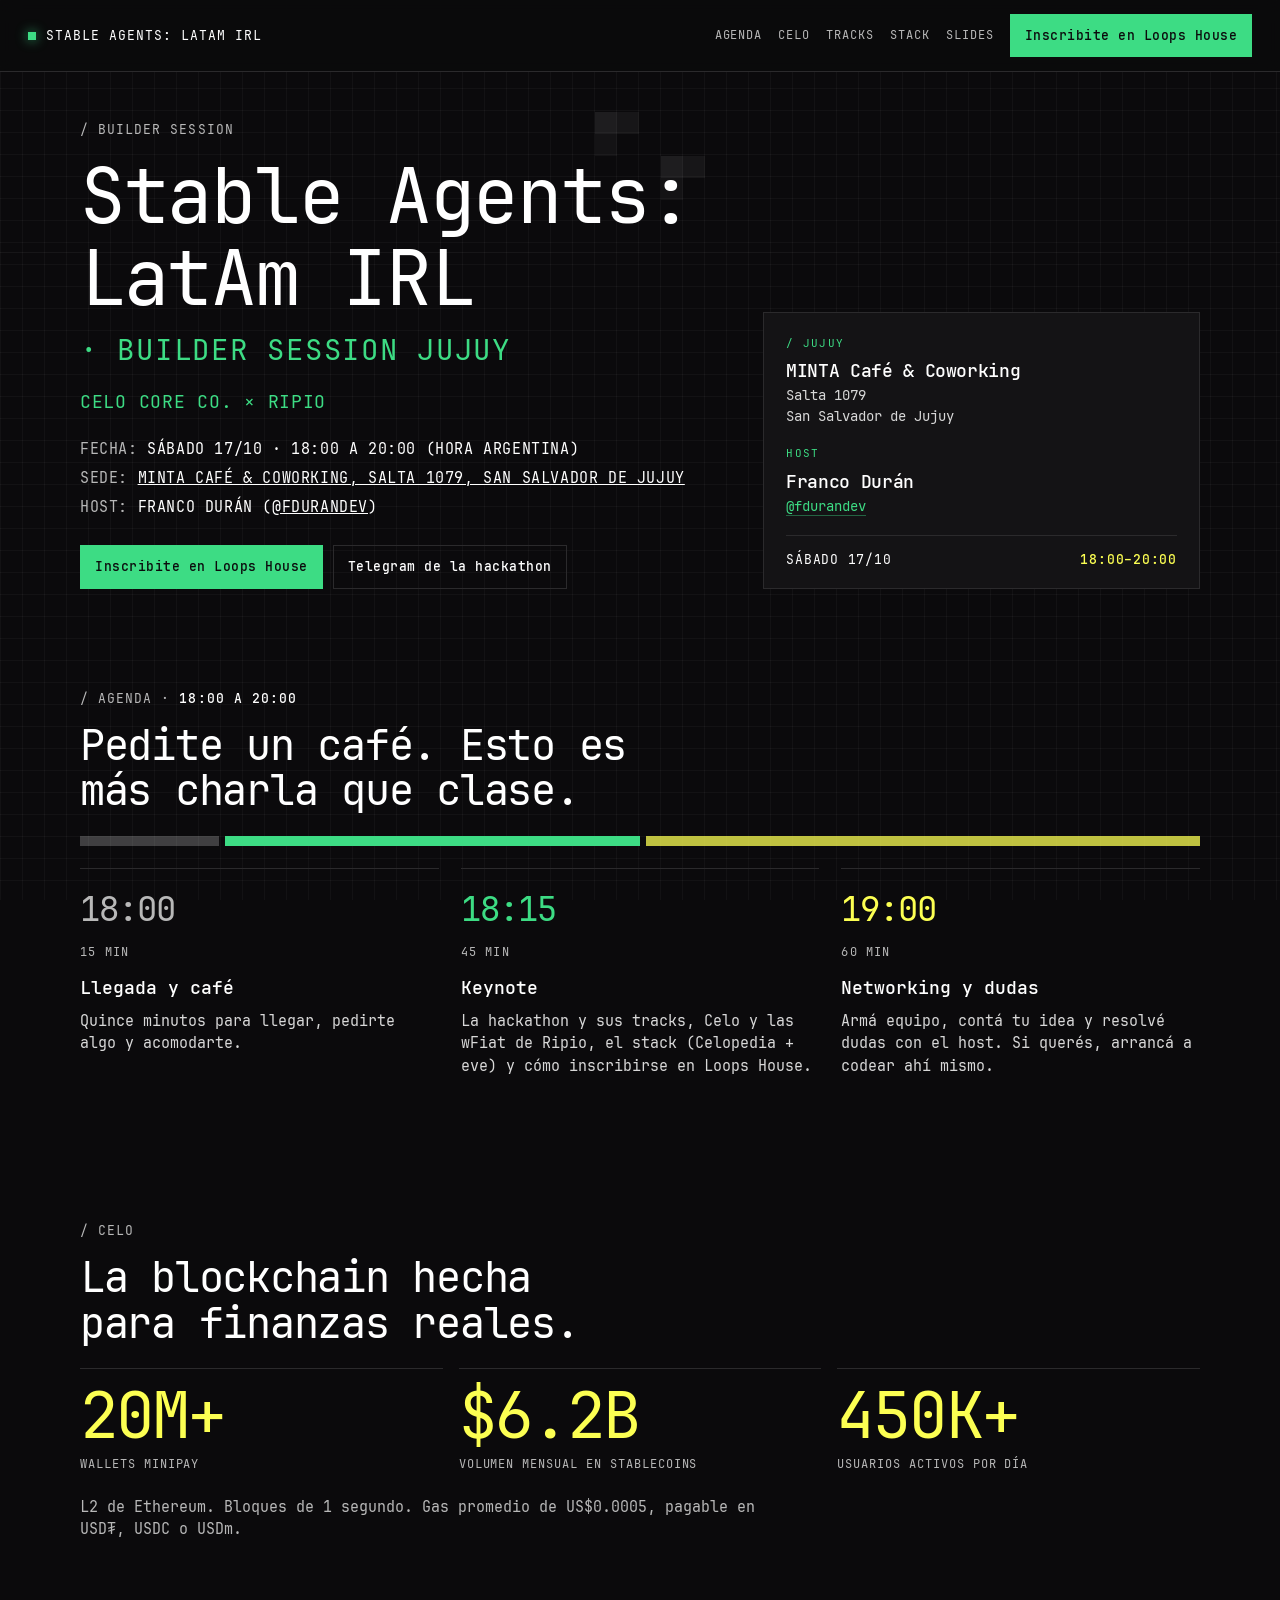
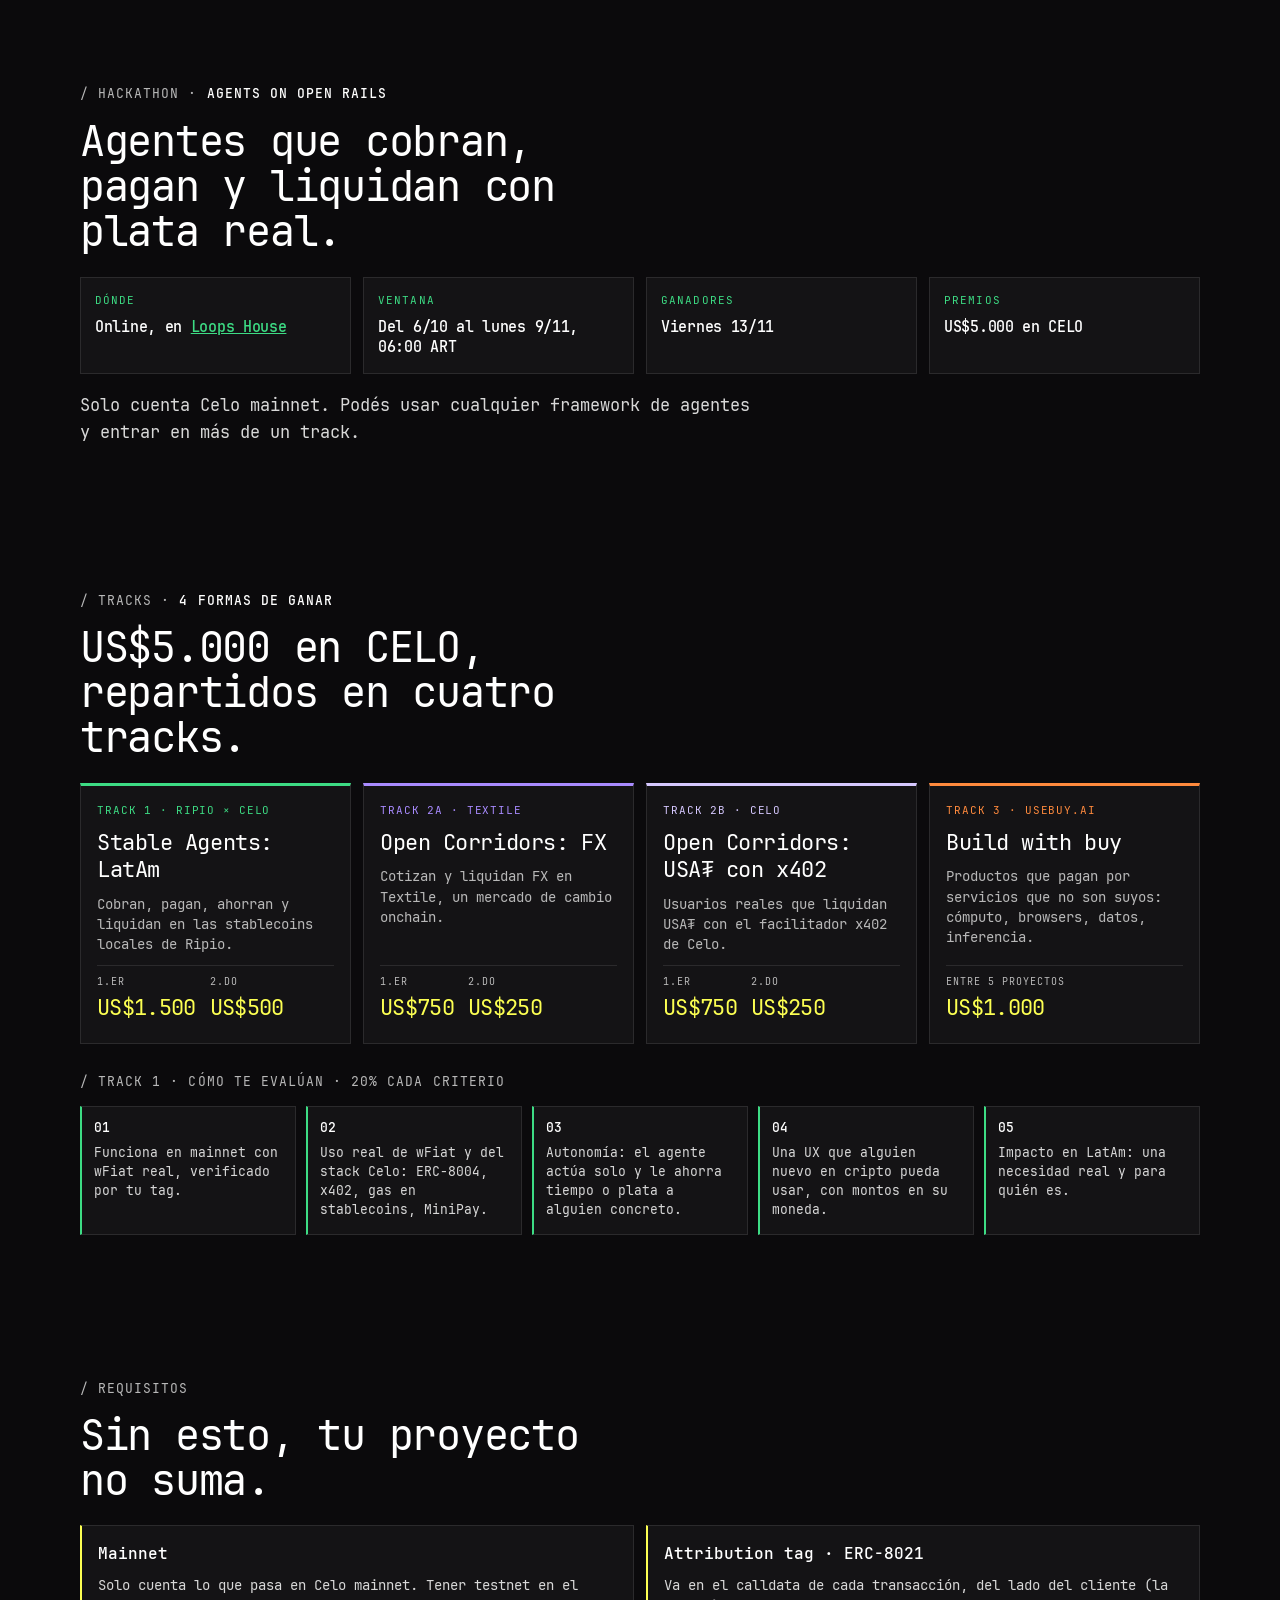
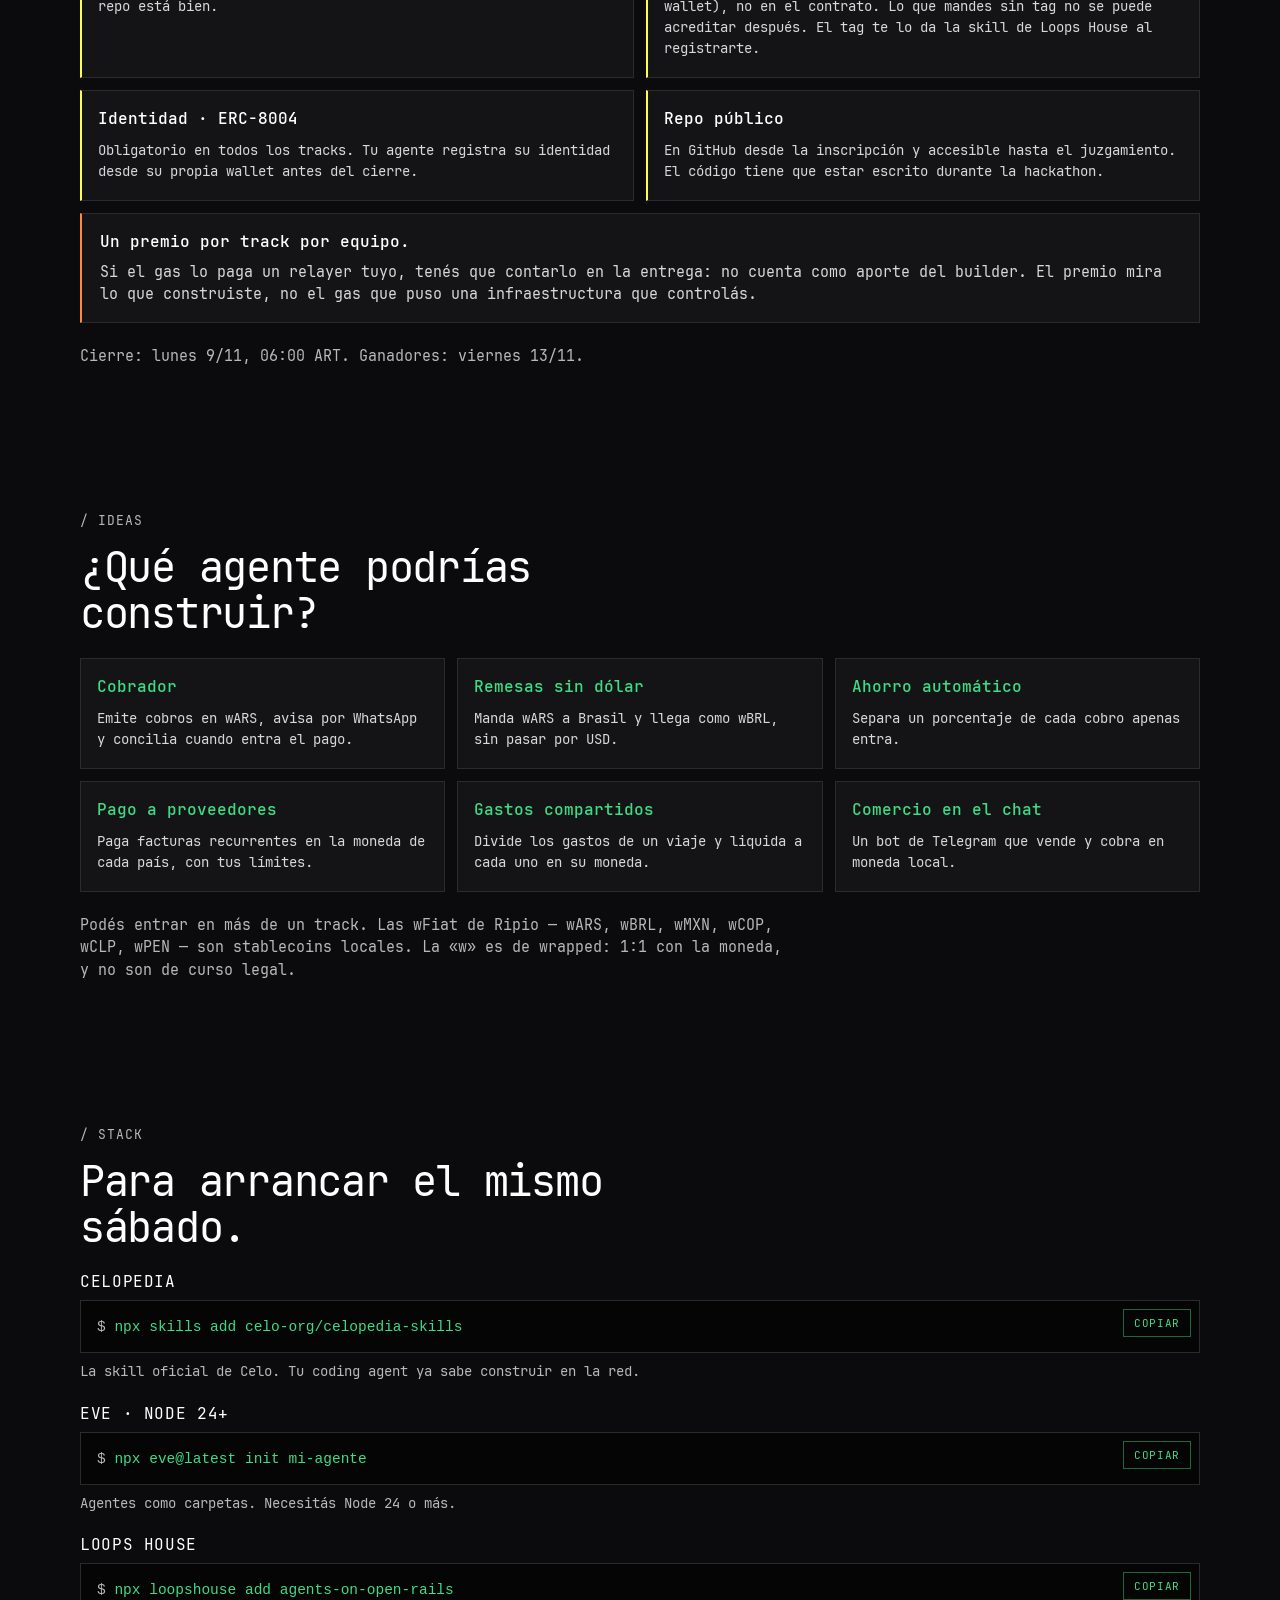
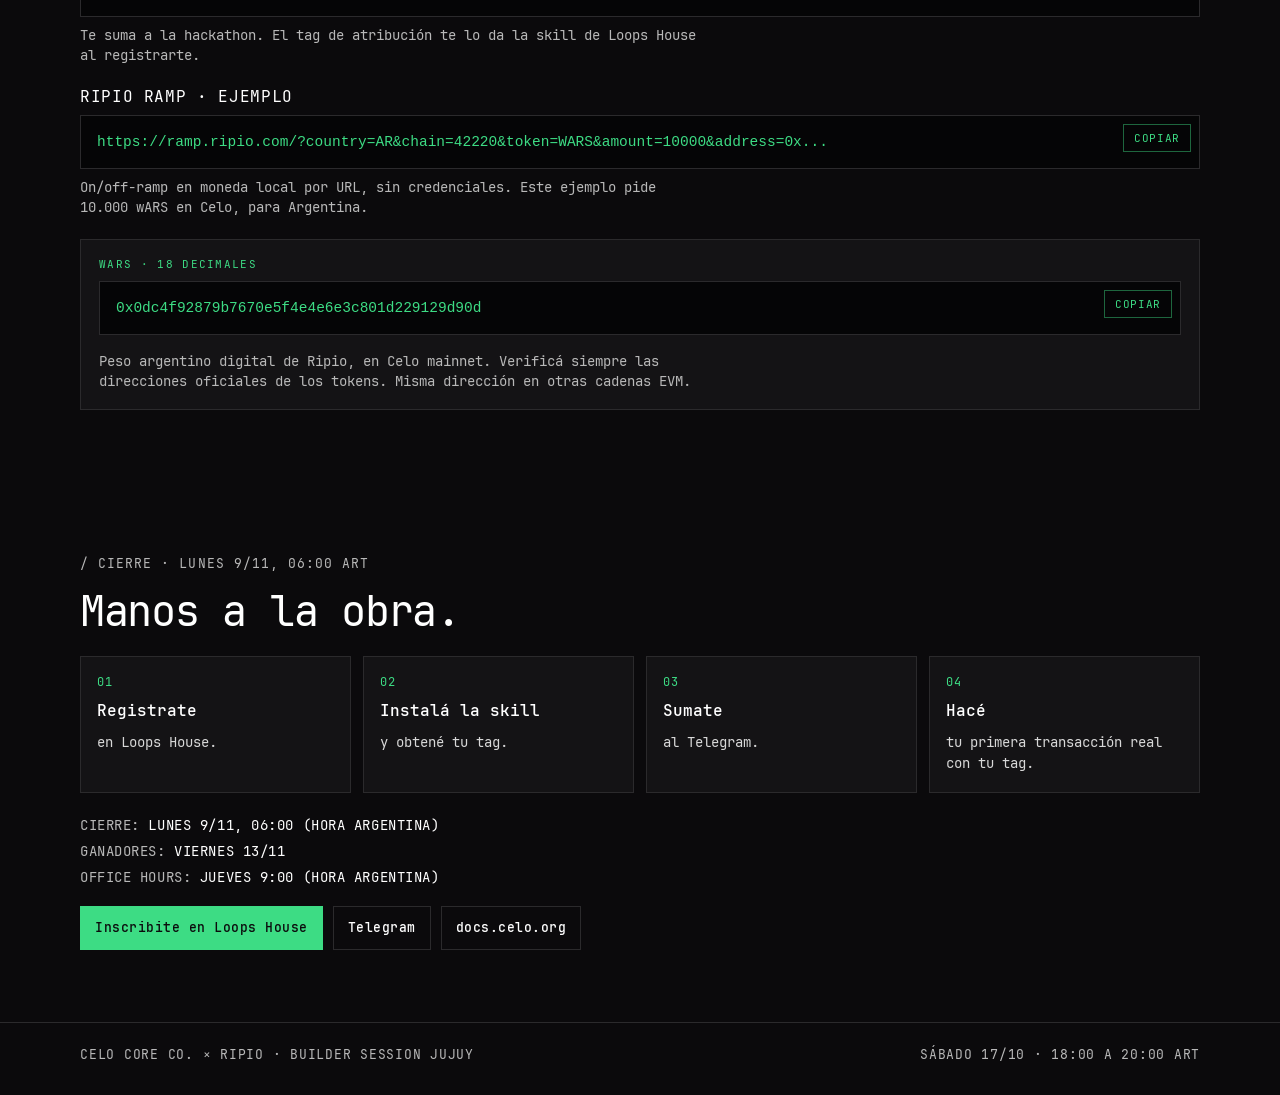
==== landing.html @ 2b5465ef "Publicar el deck en la raíz de Pages; la landing pasa a landing.html Co-Authored-By: Claude Opus 5.5" ====
<!DOCTYPE html>
<html lang="es">
<head>
  <meta charset="utf-8">
  <meta name="viewport" content="width=device-width, initial-scale=1">
  <title>Builder Session Jujuy · Stable Agents: LatAm IRL</title>
  <meta name="description" content="Builder Session Jujuy de la hackathon Agents on Open Rails. Sábado 17/10, 18:00 a 20:00 (hora argentina), en MINTA Café &amp; Coworking. Celo Core Co. × Ripio.">
  <meta name="theme-color" content="#0B0A0C">
  <meta name="color-scheme" content="dark">
  <link rel="icon" href="data:image/svg+xml,%3Csvg xmlns='http://www.w3.org/2000/svg' viewBox='0 0 32 32'%3E%3Crect fill='%230B0A0C' width='32' height='32'/%3E%3Crect fill='%233DDC84' x='8' y='8' width='10' height='10'/%3E%3C/svg%3E">
  <link rel="preload" href="fonts/JetBrainsMono-Regular.woff2" as="font" type="font/woff2" crossorigin>
  <style>
    @font-face {
      font-family: "JetBrains Mono";
      src: url("fonts/JetBrainsMono-Regular.woff2") format("woff2");
      font-weight: 400;
      font-style: normal;
      font-display: swap;
    }
    @font-face {
      font-family: "JetBrains Mono";
      src: url("fonts/JetBrainsMono-SemiBold.woff2") format("woff2");
      font-weight: 600;
      font-style: normal;
      font-display: swap;
    }

    :root {
      --bg: #0B0A0C;
      --card: #141315;
      --line: #2B2A2C;
      --text: #ffffff;
      --muted: #B8B8B8;
      --soft: #D8D8D8;
      --green: #3DDC84;
      --purple: #A98BFF;
      --lilac: #D6C8FF;
      --orange: #FF8A3D;
      --yellow: #FCFF52;
      --code: #050506;
      --mono: "JetBrains Mono", ui-monospace, Menlo, monospace;
    }

    *, *::before, *::after { box-sizing: border-box; }
    html { scroll-behavior: smooth; }
    body {
      margin: 0;
      background: var(--bg);
      color: var(--text);
      font-family: var(--mono);
      font-weight: 400;
      font-size: 16px;
      line-height: 1.55;
    }
    img { max-width: 100%; }
    a { color: var(--green); }
    :focus-visible { outline: 2px solid var(--green); outline-offset: 3px; }
    .sr {
      position: absolute;
      width: 1px;
      height: 1px;
      padding: 0;
      margin: -1px;
      overflow: hidden;
      clip: rect(0, 0, 0, 0);
      white-space: nowrap;
      border: 0;
    }

    .grid {
      position: fixed;
      inset: 0;
      z-index: 0;
      pointer-events: none;
      background-image:
        linear-gradient(rgba(255, 255, 255, 0.035) 1px, transparent 1px),
        linear-gradient(90deg, rgba(255, 255, 255, 0.035) 1px, transparent 1px);
      background-size: 22px 22px;
    }
    .grid::after {
      content: "";
      position: absolute;
      inset: 0;
      background: linear-gradient(
        180deg,
        transparent 0 28%,
        rgba(255, 255, 255, 0.05) 28% calc(28% + 1px),
        transparent 0
      );
    }

    header, main, footer { position: relative; z-index: 1; }

    .top {
      position: sticky;
      top: 0;
      z-index: 5;
      display: flex;
      align-items: center;
      justify-content: space-between;
      gap: 12px 18px;
      flex-wrap: wrap;
      padding: 14px clamp(16px, 4vw, 28px);
      background: rgba(11, 10, 12, 0.9);
      border-bottom: 1px solid var(--line);
      backdrop-filter: blur(10px);
    }
    .brand {
      display: flex;
      align-items: center;
      gap: 10px;
      color: var(--text);
      text-decoration: none;
      font-size: 12.5px;
      letter-spacing: 0.08em;
      text-transform: uppercase;
    }
    .dot {
      width: 8px;
      height: 8px;
      background: var(--green);
      box-shadow: 0 0 12px rgba(61, 220, 132, 0.8);
      flex: none;
    }
    .nav {
      display: flex;
      align-items: center;
      gap: 8px 16px;
      flex-wrap: wrap;
    }
    .nav a:not(.cta) {
      color: var(--muted);
      text-decoration: none;
      font-size: 12px;
      letter-spacing: 0.08em;
      text-transform: uppercase;
    }
    .nav a:not(.cta):hover { color: var(--text); }

    .cta {
      display: inline-block;
      background: var(--green);
      color: var(--bg);
      text-decoration: none;
      font-weight: 600;
      font-size: 12.5px;
      letter-spacing: 0.04em;
      padding: 11px 14px;
      border: 1px solid var(--green);
    }
    .cta:hover { background: var(--text); border-color: var(--text); color: var(--bg); }
    .cta.ghost {
      background: transparent;
      color: var(--text);
      border-color: var(--line);
    }
    .cta.ghost:hover { border-color: var(--green); color: var(--green); background: transparent; }

    .wrap {
      width: min(1120px, calc(100% - 32px));
      margin: 0 auto;
    }
    section { padding: 72px 0; scroll-margin-top: 84px; }
    .label {
      margin: 0 0 14px;
      font-size: 13px;
      letter-spacing: 0.08em;
      text-transform: uppercase;
      color: var(--muted);
    }
    .label strong { color: var(--text); font-weight: 600; }
    h1, h2, h3 { font-weight: 400; letter-spacing: -0.03em; line-height: 1.08; }
    h1 {
      margin: 0 0 18px;
      font-size: clamp(36px, 6.2vw, 76px);
    }
    h2 {
      margin: 0 0 22px;
      font-size: clamp(26px, 3.4vw, 42px);
      max-width: 22ch;
    }
    h3 { margin: 0; font-size: clamp(18px, 2vw, 22px); letter-spacing: -0.02em; line-height: 1.25; }
    .lead, .prose {
      margin: 0;
      color: var(--soft);
      font-size: clamp(14px, 1.45vw, 17px);
      line-height: 1.6;
      max-width: 68ch;
    }
    .hero-where {
      display: block;
      margin-top: 12px;
      color: var(--green);
      font-size: 0.38em;
      letter-spacing: 0.06em;
      text-transform: uppercase;
      line-height: 1.35;
    }

    .hero { padding: 48px 0 28px; }
    .hero-grid {
      display: grid;
      grid-template-columns: minmax(0, 1.2fr) minmax(260px, 0.8fr);
      gap: 28px;
      align-items: end;
    }
    .partners {
      margin: 0 0 22px;
      color: var(--green);
      font-size: clamp(14px, 1.6vw, 18px);
      letter-spacing: 0.04em;
      text-transform: uppercase;
    }
    .meta { display: flex; flex-direction: column; gap: 6px; margin: 0 0 26px; }
    .meta p { margin: 0; font-size: clamp(13px, 1.35vw, 15px); letter-spacing: 0.04em; text-transform: uppercase; }
    .meta span { color: var(--muted); }
    .meta a { color: inherit; }
    .actions { display: flex; flex-wrap: wrap; gap: 10px; }

    .ticket {
      background: var(--card);
      border: 1px solid var(--line);
      padding: 22px 22px 18px;
      display: flex;
      flex-direction: column;
      gap: 18px;
    }
    .ticket .k {
      margin: 0 0 6px;
      font-size: 11px;
      letter-spacing: 0.12em;
      text-transform: uppercase;
      color: var(--green);
    }
    .ticket strong { display: block; font-weight: 600; font-size: 18px; letter-spacing: -0.02em; }
    .ticket p { margin: 0; color: var(--soft); font-size: 14px; line-height: 1.5; }
    .ticket a { color: var(--green); text-decoration: none; border-bottom: 1px solid rgba(61, 220, 132, 0.4); }
    .ticket a:hover { border-bottom-color: var(--green); }
    .ticket-row {
      display: flex;
      justify-content: space-between;
      gap: 12px;
      padding-top: 14px;
      border-top: 1px solid var(--line);
      font-size: 13px;
      letter-spacing: 0.06em;
      text-transform: uppercase;
    }
    .ticket-row b { font-weight: 600; color: var(--yellow); }

    .px { position: relative; }
    .px i {
      position: absolute;
      width: 22px;
      height: 22px;
      background: rgba(255, 255, 255, 0.08);
      box-shadow: 22px 0 0 rgba(255, 255, 255, 0.05), 0 22px 0 rgba(255, 255, 255, 0.04);
      pointer-events: none;
    }
    .px i:nth-child(1) { top: -8px; right: 18%; }
    .px i:nth-child(2) { top: 36px; right: 8%; }

    .agbar { display: flex; gap: 6px; margin: 0 0 22px; }
    .agbar i { height: 10px; background: rgba(255, 255, 255, 0.22); }
    .agbar i:nth-child(1) { flex: 15; }
    .agbar i:nth-child(2) { flex: 45; background: var(--green); }
    .agbar i:nth-child(3) { flex: 60; background: rgba(252, 255, 82, 0.75); }
    .agenda {
      display: grid;
      grid-template-columns: repeat(3, minmax(0, 1fr));
      gap: 22px;
    }
    .ag {
      display: flex;
      flex-direction: column;
      gap: 8px;
      border-top: 1px solid var(--line);
      padding-top: 14px;
    }
    .ag b { font-weight: 400; font-size: clamp(26px, 3vw, 34px); letter-spacing: -0.03em; }
    .ag:nth-child(1) b { color: var(--muted); }
    .ag:nth-child(2) b { color: var(--green); }
    .ag:nth-child(3) b { color: var(--yellow); }
    .ag em {
      font-style: normal;
      font-size: 12px;
      letter-spacing: 0.1em;
      text-transform: uppercase;
      color: var(--muted);
    }
    .ag strong { font-weight: 600; font-size: 18px; margin-top: 4px; }
    .ag span { color: var(--soft); font-size: 14.5px; line-height: 1.55; }

    .stats {
      display: grid;
      grid-template-columns: repeat(3, minmax(0, 1fr));
      gap: 16px;
      margin-top: 8px;
    }
    .stats div {
      border-top: 1px solid var(--line);
      padding-top: 14px;
      display: flex;
      flex-direction: column;
      gap: 8px;
    }
    .stats b {
      font-weight: 400;
      font-size: clamp(36px, 5vw, 64px);
      letter-spacing: -0.03em;
      line-height: 1;
      color: var(--yellow);
    }
    .stats span {
      font-size: 12px;
      letter-spacing: 0.08em;
      text-transform: uppercase;
      color: var(--muted);
    }
    .foot-note { margin: 22px 0 0; color: var(--muted); font-size: 14.5px; max-width: 78ch; }

    .facts {
      display: grid;
      grid-template-columns: repeat(4, minmax(0, 1fr));
      gap: 12px;
      margin: 8px 0 18px;
    }
    .facts div, .card, .idea, .track, .rule, .step, .token {
      background: var(--card);
      border: 1px solid var(--line);
    }
    .facts div { padding: 14px 14px 16px; display: flex; flex-direction: column; gap: 8px; }
    .facts em {
      font-style: normal;
      font-size: 11px;
      letter-spacing: 0.1em;
      text-transform: uppercase;
      color: var(--green);
    }
    .facts b { font-weight: 600; font-size: 15px; line-height: 1.35; letter-spacing: -0.02em; }

    .tracks {
      display: grid;
      grid-template-columns: repeat(4, minmax(0, 1fr));
      gap: 12px;
    }
    .track {
      display: flex;
      flex-direction: column;
      gap: 10px;
      padding: 16px 16px 18px;
      border-top: 3px solid var(--c, var(--green));
      min-width: 0;
    }
    .track em {
      font-style: normal;
      font-size: 11px;
      letter-spacing: 0.08em;
      text-transform: uppercase;
      color: var(--c, var(--green));
    }
    .track p { margin: 0; color: var(--muted); font-size: 13.5px; line-height: 1.5; flex: 1; }
    .prizes { display: flex; gap: 14px; padding-top: 8px; border-top: 1px solid var(--line); }
    .prizes div { display: flex; flex-direction: column; gap: 2px; }
    .prizes span {
      font-size: 10px;
      letter-spacing: 0.1em;
      text-transform: uppercase;
      color: var(--muted);
    }
    .prizes b { color: var(--yellow); font-weight: 400; font-size: 22px; letter-spacing: -0.03em; }

    .criteria { margin-top: 14px; }
    .criteria ol {
      list-style: none;
      margin: 0;
      padding: 0;
      display: grid;
      grid-template-columns: repeat(5, minmax(0, 1fr));
      gap: 10px;
    }
    .criteria li {
      background: var(--card);
      border: 1px solid var(--line);
      border-left: 2px solid var(--green);
      padding: 12px 12px 14px;
      color: var(--soft);
      font-size: 13px;
      line-height: 1.45;
    }
    .criteria li b { display: block; color: var(--text); font-weight: 600; margin-bottom: 6px; }

    .rules, .ideas, .steps, .two {
      display: grid;
      gap: 12px;
    }
    .rules, .two { grid-template-columns: repeat(2, minmax(0, 1fr)); }
    .ideas { grid-template-columns: repeat(3, minmax(0, 1fr)); }
    .steps { grid-template-columns: repeat(4, minmax(0, 1fr)); margin-bottom: 22px; }
    .rule, .idea, .step { padding: 16px 16px 18px; display: flex; flex-direction: column; gap: 8px; }
    .rule { border-left: 2px solid var(--yellow); }
    .rule b, .idea b, .step b { font-weight: 600; font-size: 16px; }
    .idea b { color: var(--green); }
    .rule span, .idea span, .step span { color: var(--soft); font-size: 14px; line-height: 1.5; }
    .step em { font-style: normal; color: var(--green); font-size: 12px; letter-spacing: 0.1em; }

    .callout {
      margin-top: 12px;
      background: var(--card);
      border: 1px solid var(--line);
      border-left: 2px solid var(--orange);
      padding: 16px 18px;
    }
    .callout b { display: block; margin-bottom: 6px; font-size: 16px; }
    .callout p { margin: 0; color: var(--soft); font-size: 14.5px; line-height: 1.55; }

    .stack-block { margin: 0 0 22px; }
    .stack-block h3 { margin: 0 0 8px; font-size: 16px; letter-spacing: 0.04em; text-transform: uppercase; }
    .cmd {
      position: relative;
      background: var(--code);
      border: 1px solid var(--line);
    }
    .cmd pre {
      margin: 0;
      padding: 14px 108px 14px 16px;
      font-family: var(--mono);
      font-size: clamp(12.5px, 1.35vw, 14.5px);
      line-height: 1.55;
      color: var(--green);
      white-space: pre-wrap;
      overflow-wrap: anywhere;
    }
    .cmd .prompt { color: var(--muted); }
    .cmd button {
      position: absolute;
      top: 8px;
      right: 8px;
      font-family: var(--mono);
      font-size: 11px;
      letter-spacing: 0.06em;
      text-transform: uppercase;
      color: var(--green);
      background: transparent;
      border: 1px solid rgba(61, 220, 132, 0.45);
      padding: 6px 10px;
      cursor: pointer;
    }
    .cmd button:hover { background: rgba(61, 220, 132, 0.12); }
    .caption { margin: 8px 0 0; color: var(--muted); font-size: 13.5px; line-height: 1.5; max-width: 78ch; }

    .token {
      min-width: 0;
      padding: 16px 18px 18px;
      display: flex;
      flex-direction: column;
      gap: 8px;
    }
    .token em {
      font-style: normal;
      font-size: 11px;
      letter-spacing: 0.12em;
      text-transform: uppercase;
      color: var(--green);
    }

    .close-grid {
      display: flex;
      flex-wrap: wrap;
      gap: 18px 36px;
      align-items: end;
      justify-content: space-between;
    }
    .when { margin: 0 0 18px; }
    .when p { margin: 0 0 4px; letter-spacing: 0.04em; text-transform: uppercase; font-size: 14px; }
    .when span { color: var(--muted); }

    footer {
      border-top: 1px solid var(--line);
      padding: 22px 0 36px;
      color: var(--muted);
      font-size: 12.5px;
      letter-spacing: 0.06em;
      text-transform: uppercase;
    }
    footer .wrap { display: flex; justify-content: space-between; gap: 12px; flex-wrap: wrap; }
    footer a { color: var(--muted); }

    @media (max-width: 980px) {
      .tracks, .facts, .criteria ol { grid-template-columns: repeat(2, minmax(0, 1fr)); }
      .steps { grid-template-columns: repeat(2, minmax(0, 1fr)); }
    }
    @media (max-width: 800px) {
      .hero-grid, .agenda, .ideas { grid-template-columns: minmax(0, 1fr); }
      .nav a:not(.cta) { display: none; }
      section { padding: 52px 0; }
    }
    @media (max-width: 640px) {
      .stats, .rules, .two, .tracks, .facts, .criteria ol, .steps { grid-template-columns: minmax(0, 1fr); }
      .wrap { width: min(1120px, calc(100% - 28px)); }
      .cmd pre { padding-right: 16px; padding-bottom: 48px; }
      .cmd button { top: auto; bottom: 8px; }
    }
    @media (prefers-reduced-motion: reduce) {
      html { scroll-behavior: auto; }
    }
  </style>
</head>
<body>
  <div class="grid" aria-hidden="true"></div>
  <p class="sr" id="copy-status" aria-live="polite"></p>

  <header class="top">
    <a class="brand" href="#inicio"><span class="dot" aria-hidden="true"></span> Stable Agents: LatAm IRL</a>
    <nav class="nav" aria-label="Secciones">
      <a href="#agenda">Agenda</a>
      <a href="#celo">Celo</a>
      <a href="#tracks">Tracks</a>
      <a href="#stack">Stack</a>
      <a href="index.html">Slides</a>
      <a class="cta" href="https://www.loops.house/agents-on-open-rails">Inscribite en Loops House</a>
    </nav>
  </header>

  <main id="inicio">
    <section class="hero">
      <div class="wrap hero-grid">
        <div class="px">
          <i aria-hidden="true"></i>
          <i aria-hidden="true"></i>
          <p class="label">/ Builder Session</p>
          <h1>Stable Agents: LatAm IRL<span class="hero-where">· Builder Session Jujuy</span></h1>
          <p class="partners">Celo Core Co. × Ripio</p>
          <div class="meta">
            <p><span>Fecha:</span> sábado 17/10 · 18:00 a 20:00 (hora argentina)</p>
            <p><span>Sede:</span> <a href="https://www.google.com/maps/search/?api=1&amp;query=MINTA%20Cafe%20Coworking%20Salta%201079%20San%20Salvador%20de%20Jujuy">MINTA Café &amp; Coworking, Salta 1079, San Salvador de Jujuy</a></p>
            <p><span>Host:</span> Franco Durán (<a href="https://x.com/fdurandev">@fdurandev</a>)</p>
          </div>
          <div class="actions">
            <a class="cta" href="https://www.loops.house/agents-on-open-rails">Inscribite en Loops House</a>
            <a class="cta ghost" href="https://t.me/realworldagentshackathon">Telegram de la hackathon</a>
          </div>
        </div>
        <aside class="ticket" aria-label="Datos de la sede">
          <div>
            <p class="k">/ Jujuy</p>
            <strong>MINTA Café &amp; Coworking</strong>
            <p>Salta 1079<br>San Salvador de Jujuy</p>
          </div>
          <div>
            <p class="k">Host</p>
            <strong>Franco Durán</strong>
            <p><a href="https://x.com/fdurandev">@fdurandev</a></p>
          </div>
          <div class="ticket-row">
            <span>sábado 17/10</span>
            <b>18:00–20:00</b>
          </div>
        </aside>
      </div>
    </section>

    <section id="agenda">
      <div class="wrap">
        <p class="label">/ Agenda · <strong>18:00 a 20:00</strong></p>
        <h2>Pedite un café. Esto es más charla que clase.</h2>
        <div class="agbar" aria-hidden="true"><i></i><i></i><i></i></div>
        <div class="agenda">
          <article class="ag">
            <b>18:00</b>
            <em>15 min</em>
            <strong>Llegada y café</strong>
            <span>Quince minutos para llegar, pedirte algo y acomodarte.</span>
          </article>
          <article class="ag">
            <b>18:15</b>
            <em>45 min</em>
            <strong>Keynote</strong>
            <span>La hackathon y sus tracks, Celo y las wFiat de Ripio, el stack (Celopedia + eve) y cómo inscribirse en Loops House.</span>
          </article>
          <article class="ag">
            <b>19:00</b>
            <em>60 min</em>
            <strong>Networking y dudas</strong>
            <span>Armá equipo, contá tu idea y resolvé dudas con el host. Si querés, arrancá a codear ahí mismo.</span>
          </article>
        </div>
      </div>
    </section>

    <section id="celo">
      <div class="wrap">
        <p class="label">/ Celo</p>
        <h2>La blockchain hecha para finanzas reales.</h2>
        <div class="stats">
          <div><b>20M+</b><span>Wallets MiniPay</span></div>
          <div><b>$6.2B</b><span>Volumen mensual en stablecoins</span></div>
          <div><b>450K+</b><span>Usuarios activos por día</span></div>
        </div>
        <p class="foot-note">L2 de Ethereum. Bloques de 1 segundo. Gas promedio de US$0.0005, pagable en USD₮, USDC o USDm.</p>
      </div>
    </section>

    <section id="hackathon">
      <div class="wrap">
        <p class="label">/ Hackathon · <strong>Agents on Open Rails</strong></p>
        <h2>Agentes que cobran, pagan y liquidan con plata real.</h2>
        <div class="facts">
          <div>
            <em>Dónde</em>
            <b>Online, en <a href="https://www.loops.house/agents-on-open-rails">Loops House</a></b>
          </div>
          <div>
            <em>Ventana</em>
            <b>Del 6/10 al lunes 9/11, 06:00 ART</b>
          </div>
          <div>
            <em>Ganadores</em>
            <b>Viernes 13/11</b>
          </div>
          <div>
            <em>Premios</em>
            <b>US$5.000 en CELO</b>
          </div>
        </div>
        <p class="prose">Solo cuenta Celo mainnet. Podés usar cualquier framework de agentes y entrar en más de un track.</p>
      </div>
    </section>

    <section id="tracks">
      <div class="wrap">
        <p class="label">/ Tracks · <strong>4 formas de ganar</strong></p>
        <h2>US$5.000 en CELO, repartidos en cuatro tracks.</h2>
        <div class="tracks">
          <article class="track" style="--c:#3DDC84">
            <em>Track 1 · Ripio × Celo</em>
            <h3>Stable Agents: LatAm</h3>
            <p>Cobran, pagan, ahorran y liquidan en las stablecoins locales de Ripio.</p>
            <div class="prizes">
              <div><span>1.er</span><b>US$1.500</b></div>
              <div><span>2.do</span><b>US$500</b></div>
            </div>
          </article>
          <article class="track" style="--c:#A98BFF">
            <em>Track 2A · Textile</em>
            <h3>Open Corridors: FX</h3>
            <p>Cotizan y liquidan FX en Textile, un mercado de cambio onchain.</p>
            <div class="prizes">
              <div><span>1.er</span><b>US$750</b></div>
              <div><span>2.do</span><b>US$250</b></div>
            </div>
          </article>
          <article class="track" style="--c:#D6C8FF">
            <em>Track 2B · Celo</em>
            <h3>Open Corridors: USA₮ con x402</h3>
            <p>Usuarios reales que liquidan USA₮ con el facilitador x402 de Celo.</p>
            <div class="prizes">
              <div><span>1.er</span><b>US$750</b></div>
              <div><span>2.do</span><b>US$250</b></div>
            </div>
          </article>
          <article class="track" style="--c:#FF8A3D">
            <em>Track 3 · usebuy.ai</em>
            <h3>Build with buy</h3>
            <p>Productos que pagan por servicios que no son suyos: cómputo, browsers, datos, inferencia.</p>
            <div class="prizes">
              <div><span>Entre 5 proyectos</span><b>US$1.000</b></div>
            </div>
          </article>
        </div>

        <div class="criteria">
          <p class="label" style="margin-top:28px">/ Track 1 · cómo te evalúan · 20% cada criterio</p>
          <ol>
            <li><b>01</b> Funciona en mainnet con wFiat real, verificado por tu tag.</li>
            <li><b>02</b> Uso real de wFiat y del stack Celo: ERC-8004, x402, gas en stablecoins, MiniPay.</li>
            <li><b>03</b> Autonomía: el agente actúa solo y le ahorra tiempo o plata a alguien concreto.</li>
            <li><b>04</b> Una UX que alguien nuevo en cripto pueda usar, con montos en su moneda.</li>
            <li><b>05</b> Impacto en LatAm: una necesidad real y para quién es.</li>
          </ol>
        </div>
      </div>
    </section>

    <section id="requisitos">
      <div class="wrap">
        <p class="label">/ Requisitos</p>
        <h2>Sin esto, tu proyecto no suma.</h2>
        <div class="rules">
          <article class="rule">
            <b>Mainnet</b>
            <span>Solo cuenta lo que pasa en Celo mainnet. Tener testnet en el repo está bien.</span>
          </article>
          <article class="rule">
            <b>Attribution tag · ERC-8021</b>
            <span>Va en el calldata de cada transacción, del lado del cliente (la wallet), no en el contrato. Lo que mandes sin tag no se puede acreditar después. El tag te lo da la skill de Loops House al registrarte.</span>
          </article>
          <article class="rule">
            <b>Identidad · ERC-8004</b>
            <span>Obligatorio en todos los tracks. Tu agente registra su identidad desde su propia wallet antes del cierre.</span>
          </article>
          <article class="rule">
            <b>Repo público</b>
            <span>En GitHub desde la inscripción y accesible hasta el juzgamiento. El código tiene que estar escrito durante la hackathon.</span>
          </article>
        </div>
        <div class="callout">
          <b>Un premio por track por equipo.</b>
          <p>Si el gas lo paga un relayer tuyo, tenés que contarlo en la entrega: no cuenta como aporte del builder. El premio mira lo que construiste, no el gas que puso una infraestructura que controlás.</p>
        </div>
        <p class="foot-note">Cierre: lunes 9/11, 06:00 ART. Ganadores: viernes 13/11.</p>
      </div>
    </section>

    <section id="ideas">
      <div class="wrap">
        <p class="label">/ Ideas</p>
        <h2>¿Qué agente podrías construir?</h2>
        <div class="ideas">
          <article class="idea">
            <b>Cobrador</b>
            <span>Emite cobros en wARS, avisa por WhatsApp y concilia cuando entra el pago.</span>
          </article>
          <article class="idea">
            <b>Remesas sin dólar</b>
            <span>Manda wARS a Brasil y llega como wBRL, sin pasar por USD.</span>
          </article>
          <article class="idea">
            <b>Ahorro automático</b>
            <span>Separa un porcentaje de cada cobro apenas entra.</span>
          </article>
          <article class="idea">
            <b>Pago a proveedores</b>
            <span>Paga facturas recurrentes en la moneda de cada país, con tus límites.</span>
          </article>
          <article class="idea">
            <b>Gastos compartidos</b>
            <span>Divide los gastos de un viaje y liquida a cada uno en su moneda.</span>
          </article>
          <article class="idea">
            <b>Comercio en el chat</b>
            <span>Un bot de Telegram que vende y cobra en moneda local.</span>
          </article>
        </div>
        <p class="foot-note">Podés entrar en más de un track. Las wFiat de Ripio — wARS, wBRL, wMXN, wCOP, wCLP, wPEN — son stablecoins locales. La «w» es de wrapped: 1:1 con la moneda, y no son de curso legal.</p>
      </div>
    </section>

    <section id="stack">
      <div class="wrap">
        <p class="label">/ Stack</p>
        <h2>Para arrancar el mismo sábado.</h2>

        <div class="stack-block">
          <h3>Celopedia</h3>
          <div class="cmd">
            <pre><code><span class="prompt">$ </span>npx skills add celo-org/celopedia-skills</code></pre>
            <button type="button" data-copy="npx skills add celo-org/celopedia-skills">Copiar</button>
          </div>
          <p class="caption">La skill oficial de Celo. Tu coding agent ya sabe construir en la red.</p>
        </div>

        <div class="stack-block">
          <h3>eve · Node 24+</h3>
          <div class="cmd">
            <pre><code><span class="prompt">$ </span>npx eve@latest init mi-agente</code></pre>
            <button type="button" data-copy="npx eve@latest init mi-agente">Copiar</button>
          </div>
          <p class="caption">Agentes como carpetas. Necesitás Node 24 o más.</p>
        </div>

        <div class="stack-block">
          <h3>Loops House</h3>
          <div class="cmd">
            <pre><code><span class="prompt">$ </span>npx loopshouse add agents-on-open-rails</code></pre>
            <button type="button" data-copy="npx loopshouse add agents-on-open-rails">Copiar</button>
          </div>
          <p class="caption">Te suma a la hackathon. El tag de atribución te lo da la skill de Loops House al registrarte.</p>
        </div>

        <div class="stack-block">
          <h3>Ripio Ramp · ejemplo</h3>
          <div class="cmd">
            <pre><code>https://ramp.ripio.com/?country=AR&amp;chain=42220&amp;token=WARS&amp;amount=10000&amp;address=0x...</code></pre>
            <button type="button" data-copy="https://ramp.ripio.com/?country=AR&chain=42220&token=WARS&amount=10000&address=0x...">Copiar</button>
          </div>
          <p class="caption">On/off-ramp en moneda local por URL, sin credenciales. Este ejemplo pide 10.000 wARS en Celo, para Argentina.</p>
        </div>

        <article class="token">
          <em>wARS · 18 decimales</em>
          <div class="cmd">
            <pre><code>0x0dc4f92879b7670e5f4e4e6e3c801d229129d90d</code></pre>
            <button type="button" data-copy="0x0dc4f92879b7670e5f4e4e6e3c801d229129d90d">Copiar</button>
          </div>
          <p class="caption">Peso argentino digital de Ripio, en Celo mainnet. Verificá siempre las direcciones oficiales de los tokens. Misma dirección en otras cadenas EVM.</p>
        </article>
      </div>
    </section>

    <section id="cierre">
      <div class="wrap close-grid">
        <div>
          <p class="label">/ Cierre · lunes 9/11, 06:00 ART</p>
          <h2>Manos a la obra.</h2>
          <div class="steps">
            <article class="step"><em>01</em><b>Registrate</b><span>en Loops House.</span></article>
            <article class="step"><em>02</em><b>Instalá la skill</b><span>y obtené tu tag.</span></article>
            <article class="step"><em>03</em><b>Sumate</b><span>al Telegram.</span></article>
            <article class="step"><em>04</em><b>Hacé</b><span>tu primera transacción real con tu tag.</span></article>
          </div>
          <div class="when">
            <p><span>Cierre:</span> lunes 9/11, 06:00 (hora argentina)</p>
            <p><span>Ganadores:</span> viernes 13/11</p>
            <p><span>Office hours:</span> jueves 9:00 (hora argentina)</p>
          </div>
          <div class="actions">
            <a class="cta" href="https://www.loops.house/agents-on-open-rails">Inscribite en Loops House</a>
            <a class="cta ghost" href="https://t.me/realworldagentshackathon">Telegram</a>
            <a class="cta ghost" href="https://docs.celo.org">docs.celo.org</a>
          </div>
        </div>
      </div>
    </section>
  </main>

  <footer>
    <div class="wrap">
      <span>Celo Core Co. × Ripio · Builder Session Jujuy</span>
      <span>Sábado 17/10 · 18:00 a 20:00 ART</span>
    </div>
  </footer>

  <script>
    (function () {
      var status = document.getElementById("copy-status");
      document.querySelectorAll("[data-copy]").forEach(function (btn) {
        btn.addEventListener("click", function () {
          var text = btn.getAttribute("data-copy");
          var done = function () {
            var prev = btn.textContent;
            btn.textContent = "Listo";
            if (status) status.textContent = "Copiado";
            window.setTimeout(function () {
              btn.textContent = prev;
              if (status) status.textContent = "";
            }, 1400);
          };
          if (navigator.clipboard && navigator.clipboard.writeText) {
            navigator.clipboard.writeText(text).then(done).catch(function () {
              fallback(text);
              done();
            });
          } else {
            fallback(text);
            done();
          }
        });
      });
      function fallback(text) {
        var area = document.createElement("textarea");
        area.value = text;
        area.setAttribute("readonly", "");
        area.style.position = "fixed";
        area.style.left = "-9999px";
        document.body.appendChild(area);
        area.select();
        document.execCommand("copy");
        document.body.removeChild(area);
      }
    })();
  </script>
</body>
</html>
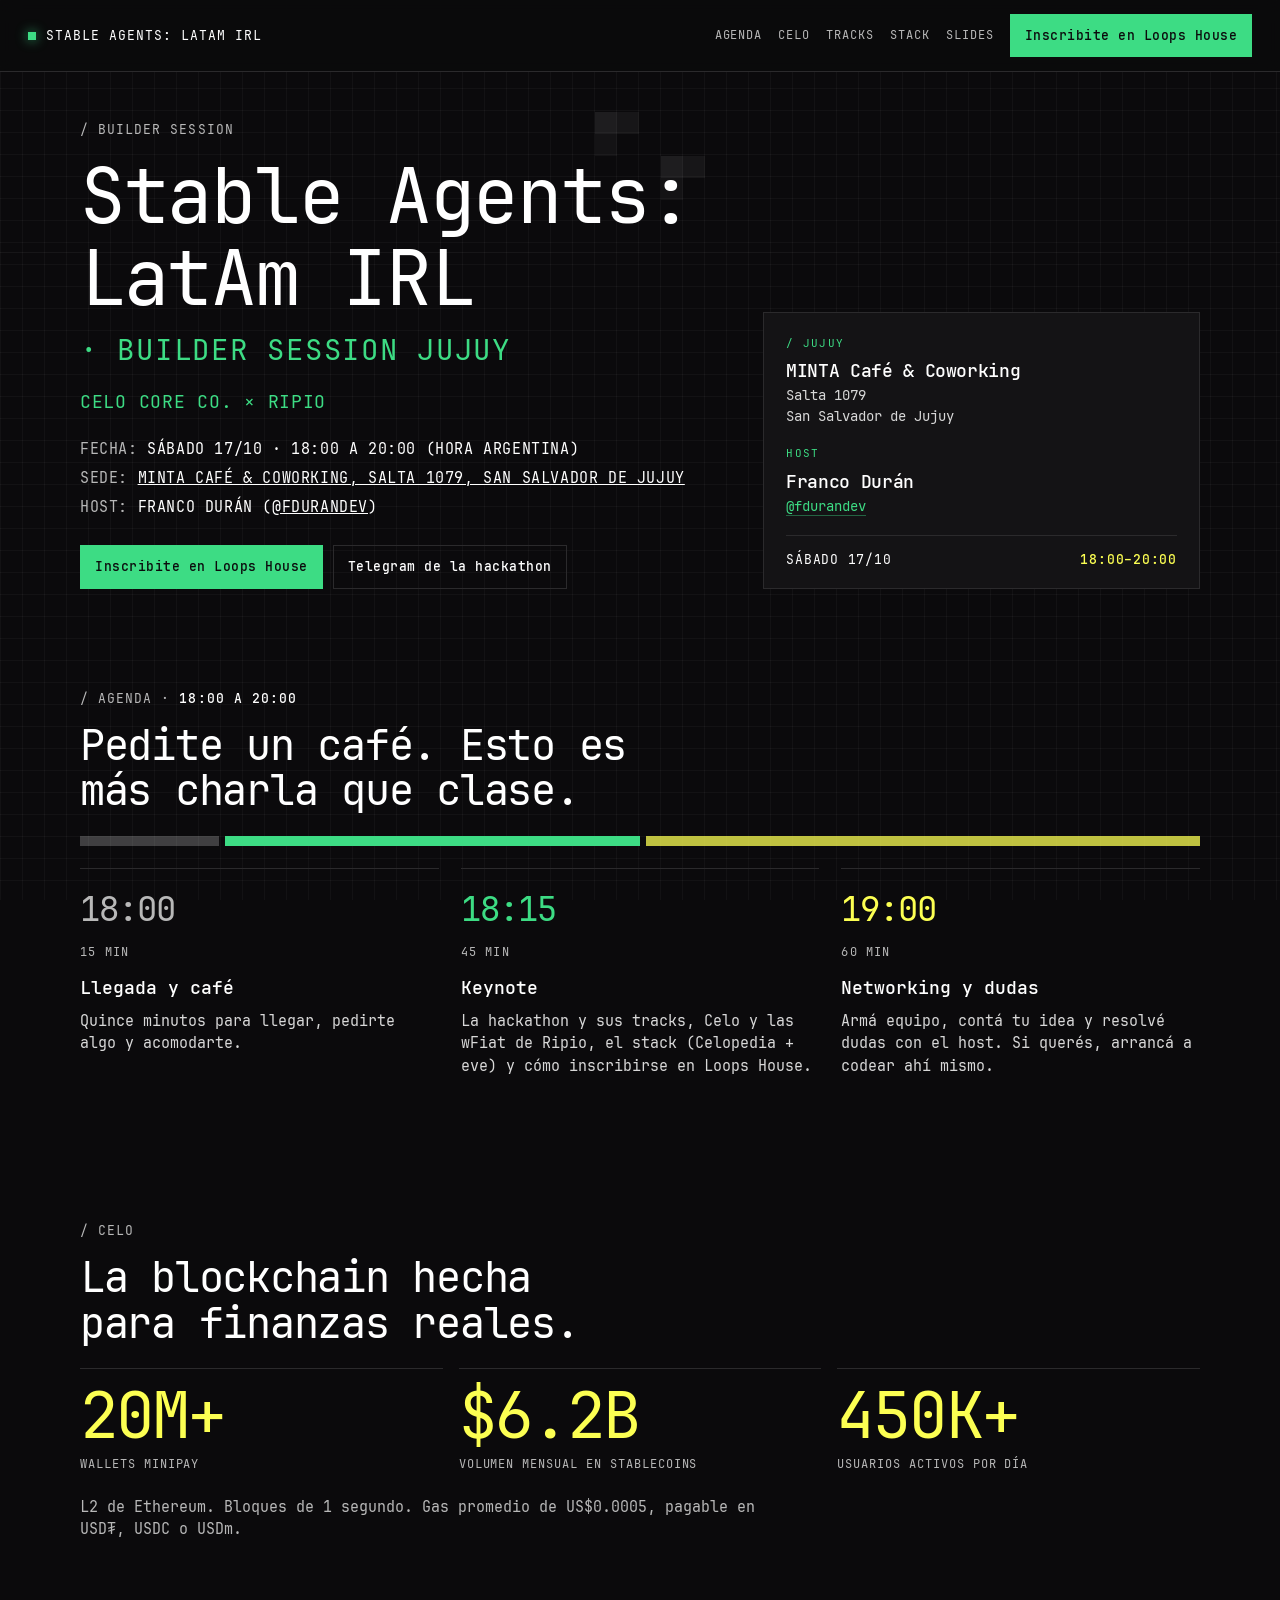
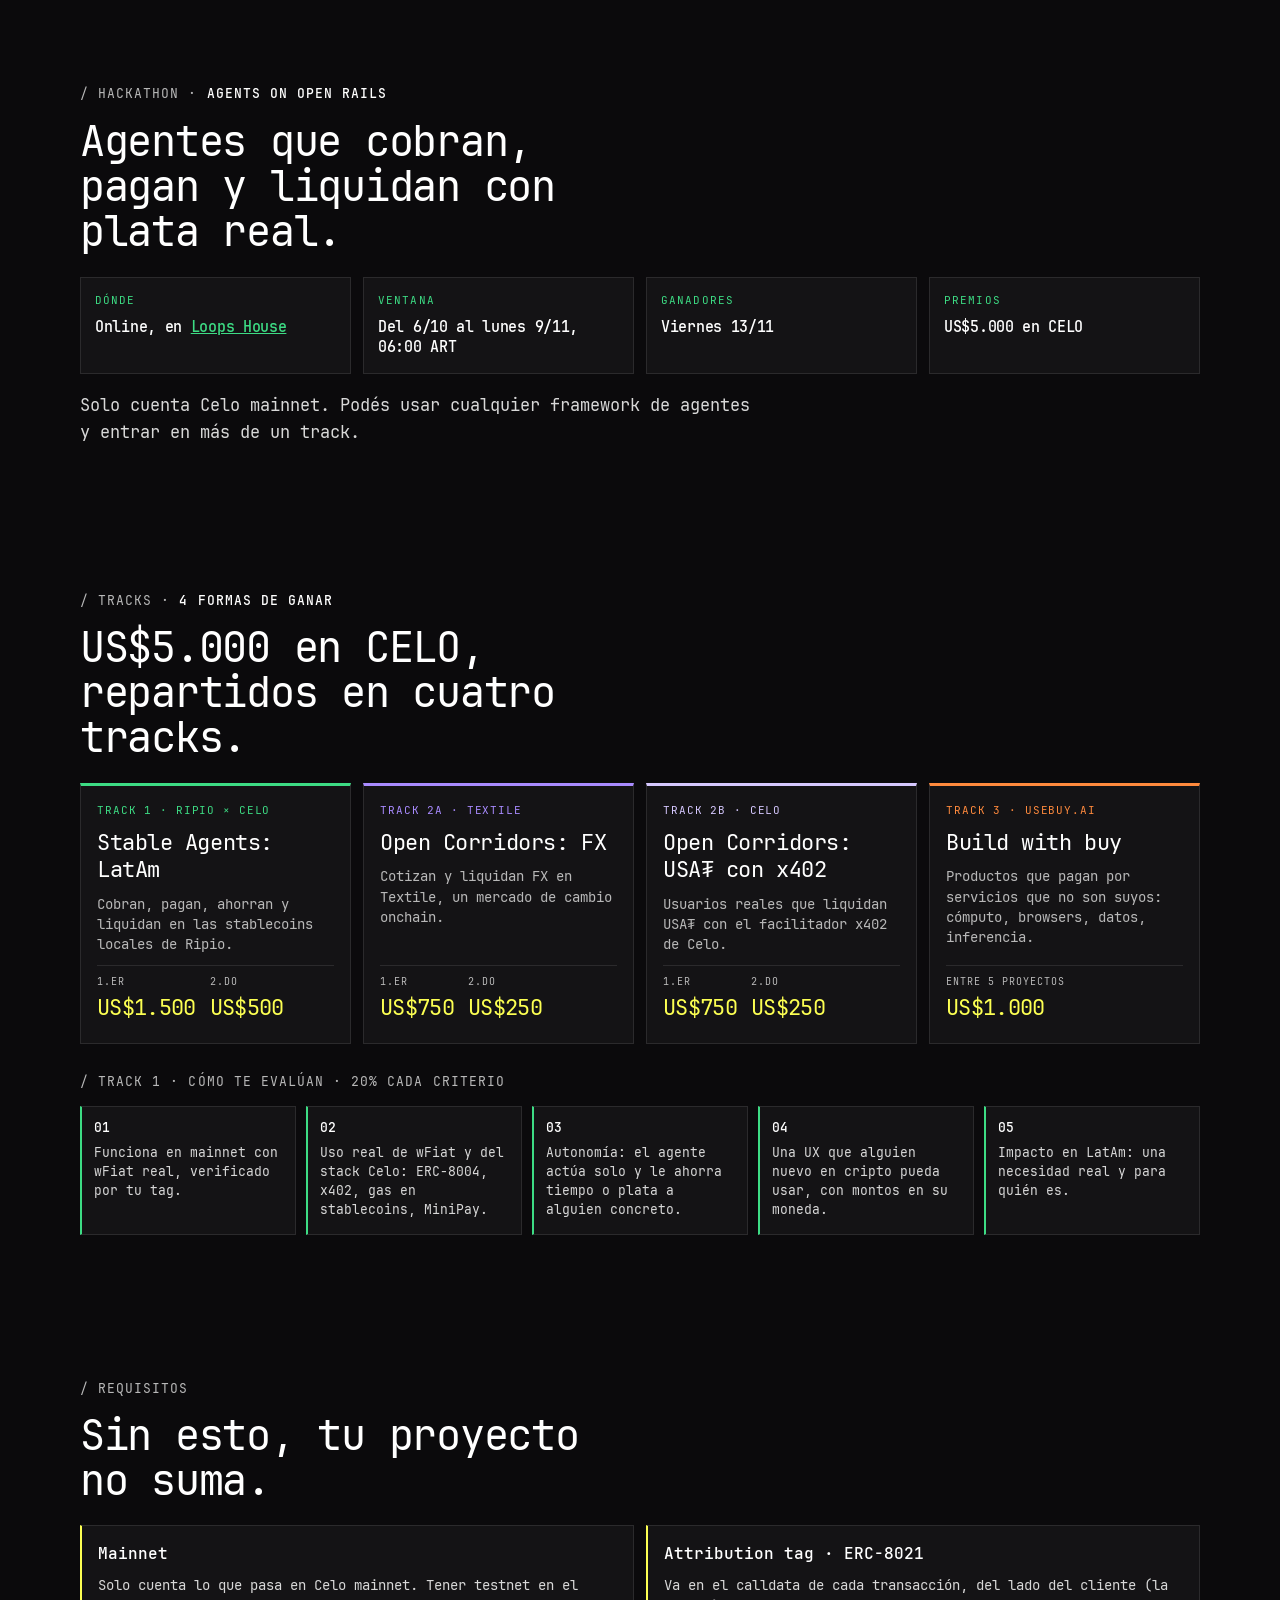
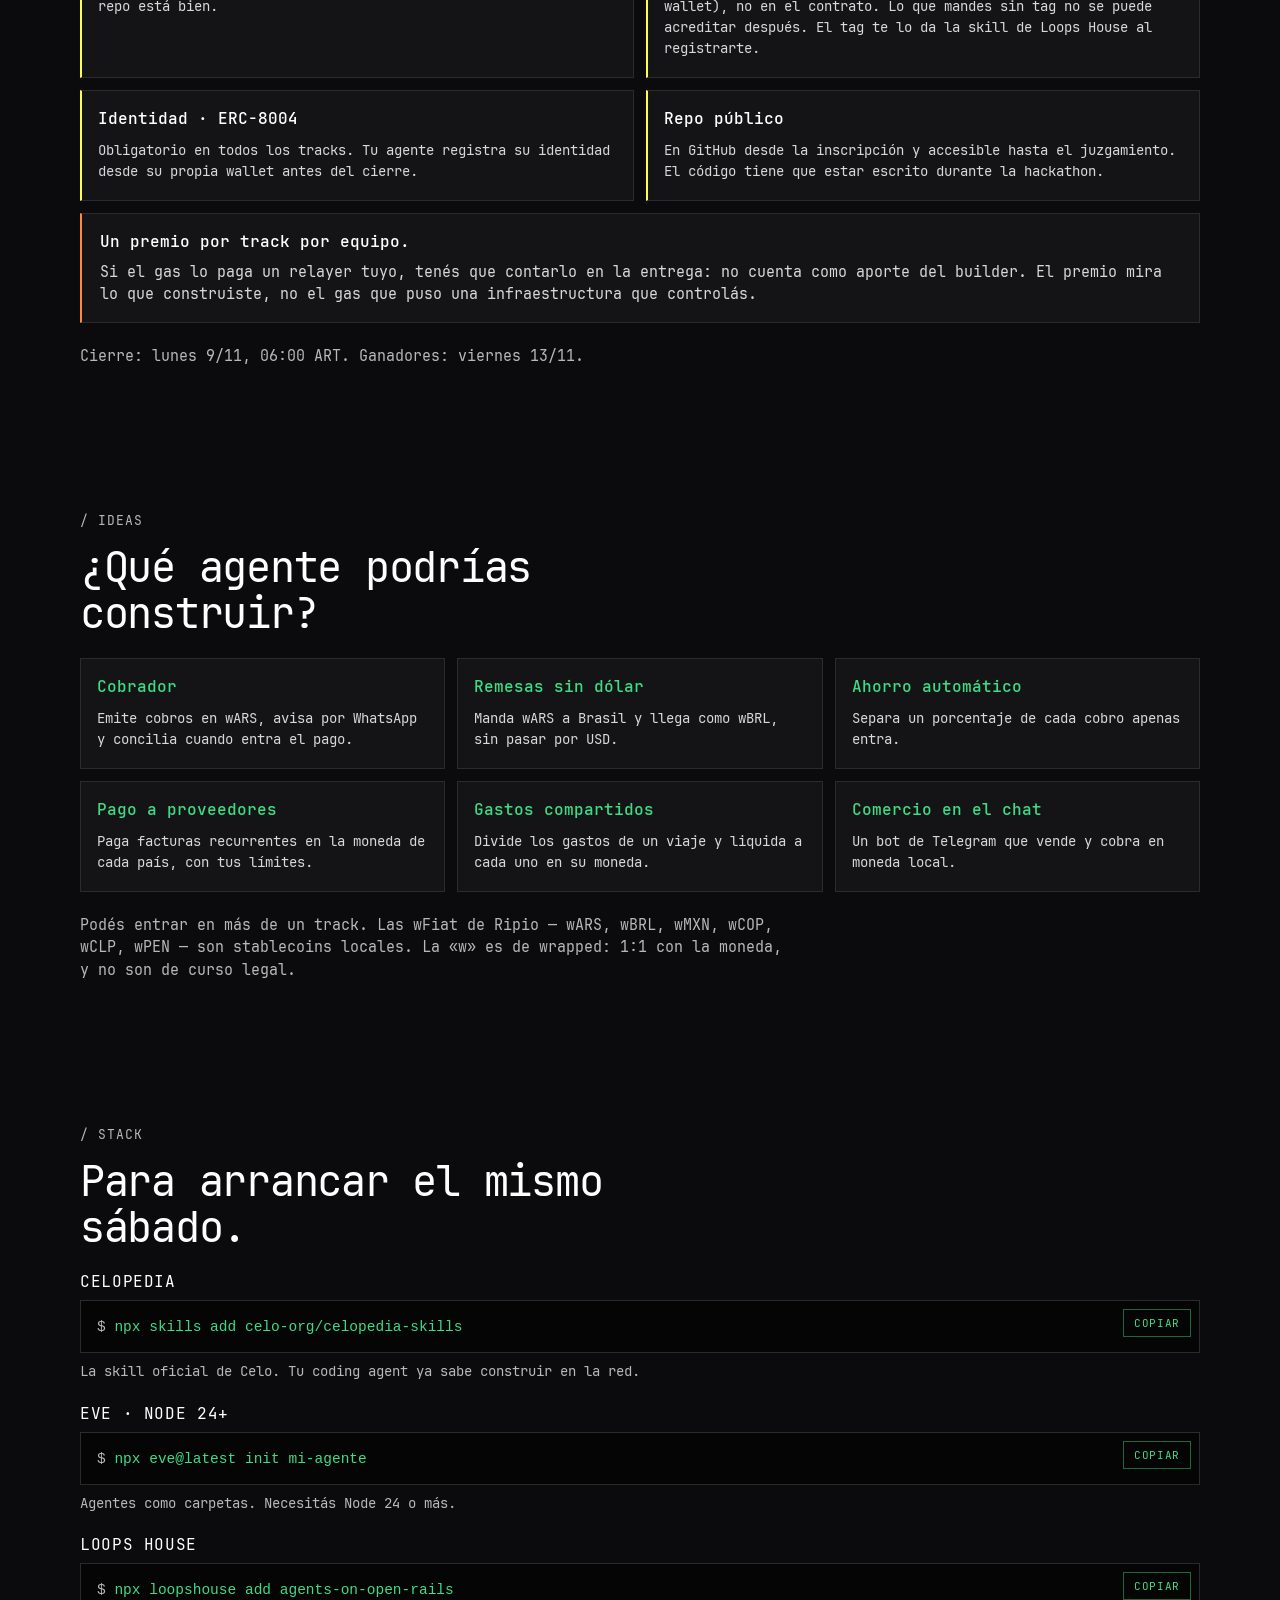
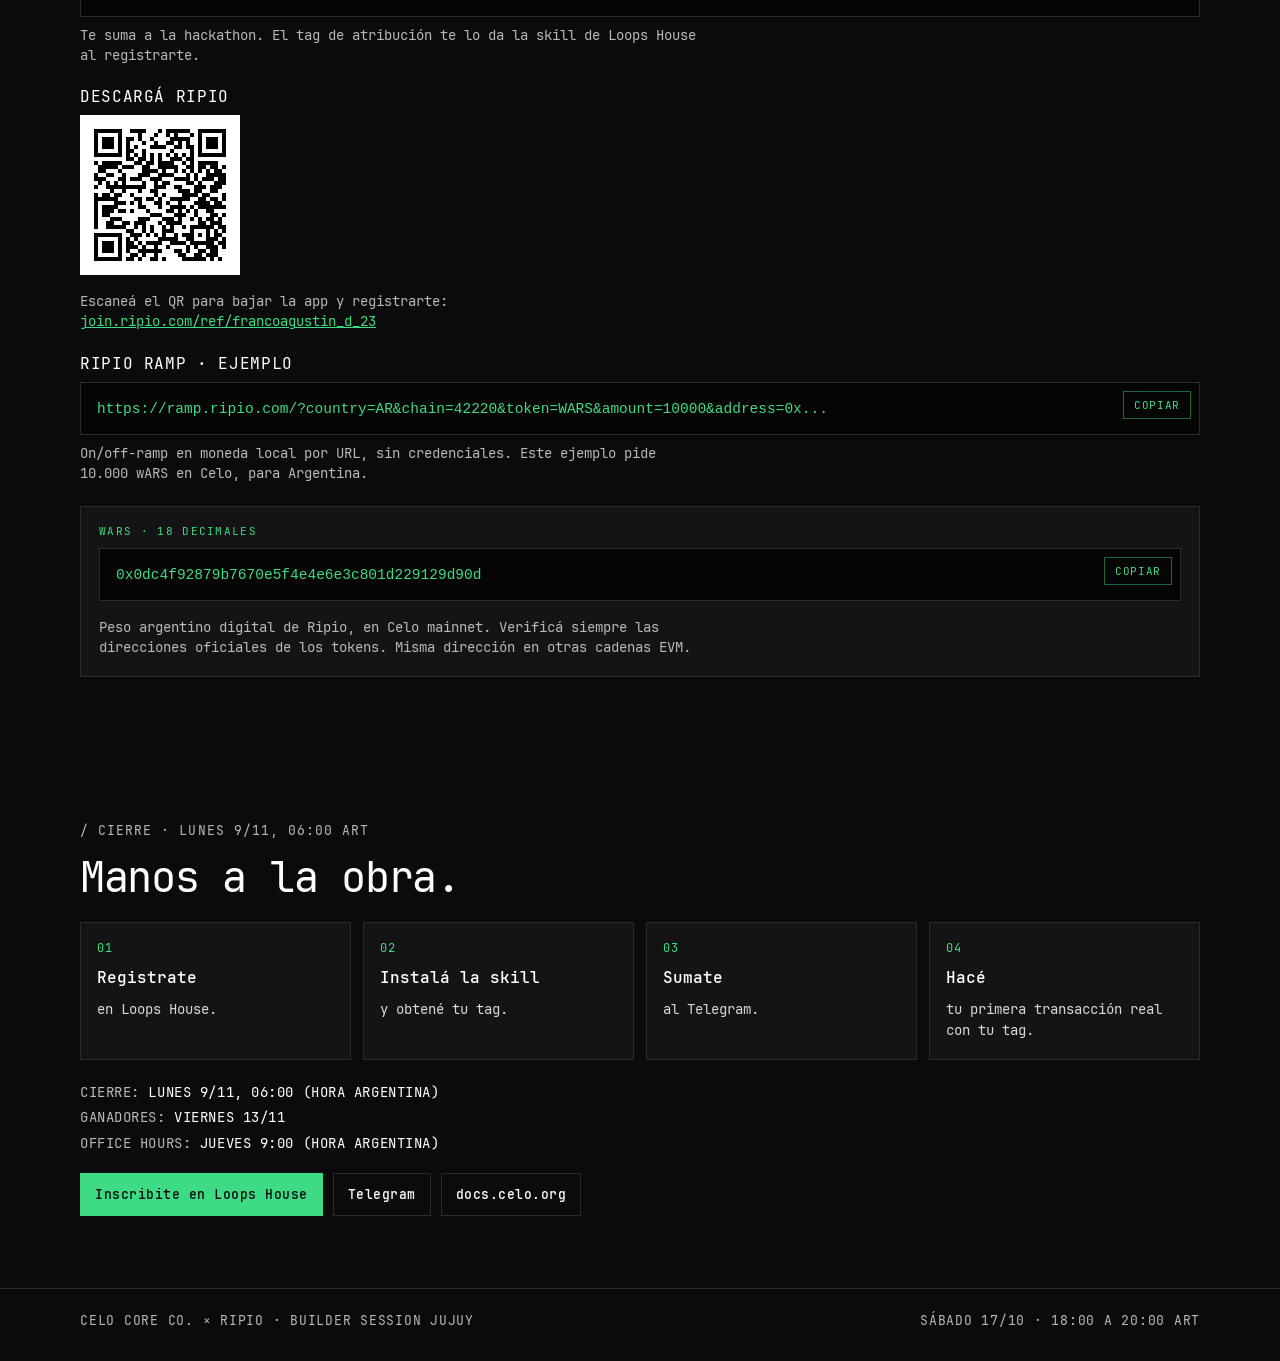
==== commit f97387a1: "Stack: sumar «Descargá Ripio» con QR (join.ripio.com) en el deck y la landing" ====
--- a/landing.html
+++ b/landing.html
@@ -776,6 +776,12 @@
             <button type="button" data-copy="npx loopshouse add agents-on-open-rails">Copiar</button>
           </div>
           <p class="caption">Te suma a la hackathon. El tag de atribución te lo da la skill de Loops House al registrarte.</p>
+        </div>
+
+        <div class="stack-block">
+          <h3>Descargá Ripio</h3>
+          <a href="https://join.ripio.com/ref/francoagustin_d_23" target="_blank" rel="noopener"><img src="assets/qr-ripio.png" alt="QR para descargar Ripio" width="160" height="160" style="background:#fff;padding:6px;image-rendering:pixelated"></a>
+          <p class="caption">Escaneá el QR para bajar la app y registrarte: <a href="https://join.ripio.com/ref/francoagustin_d_23" target="_blank" rel="noopener">join.ripio.com/ref/francoagustin_d_23</a></p>
         </div>
 
         <div class="stack-block">
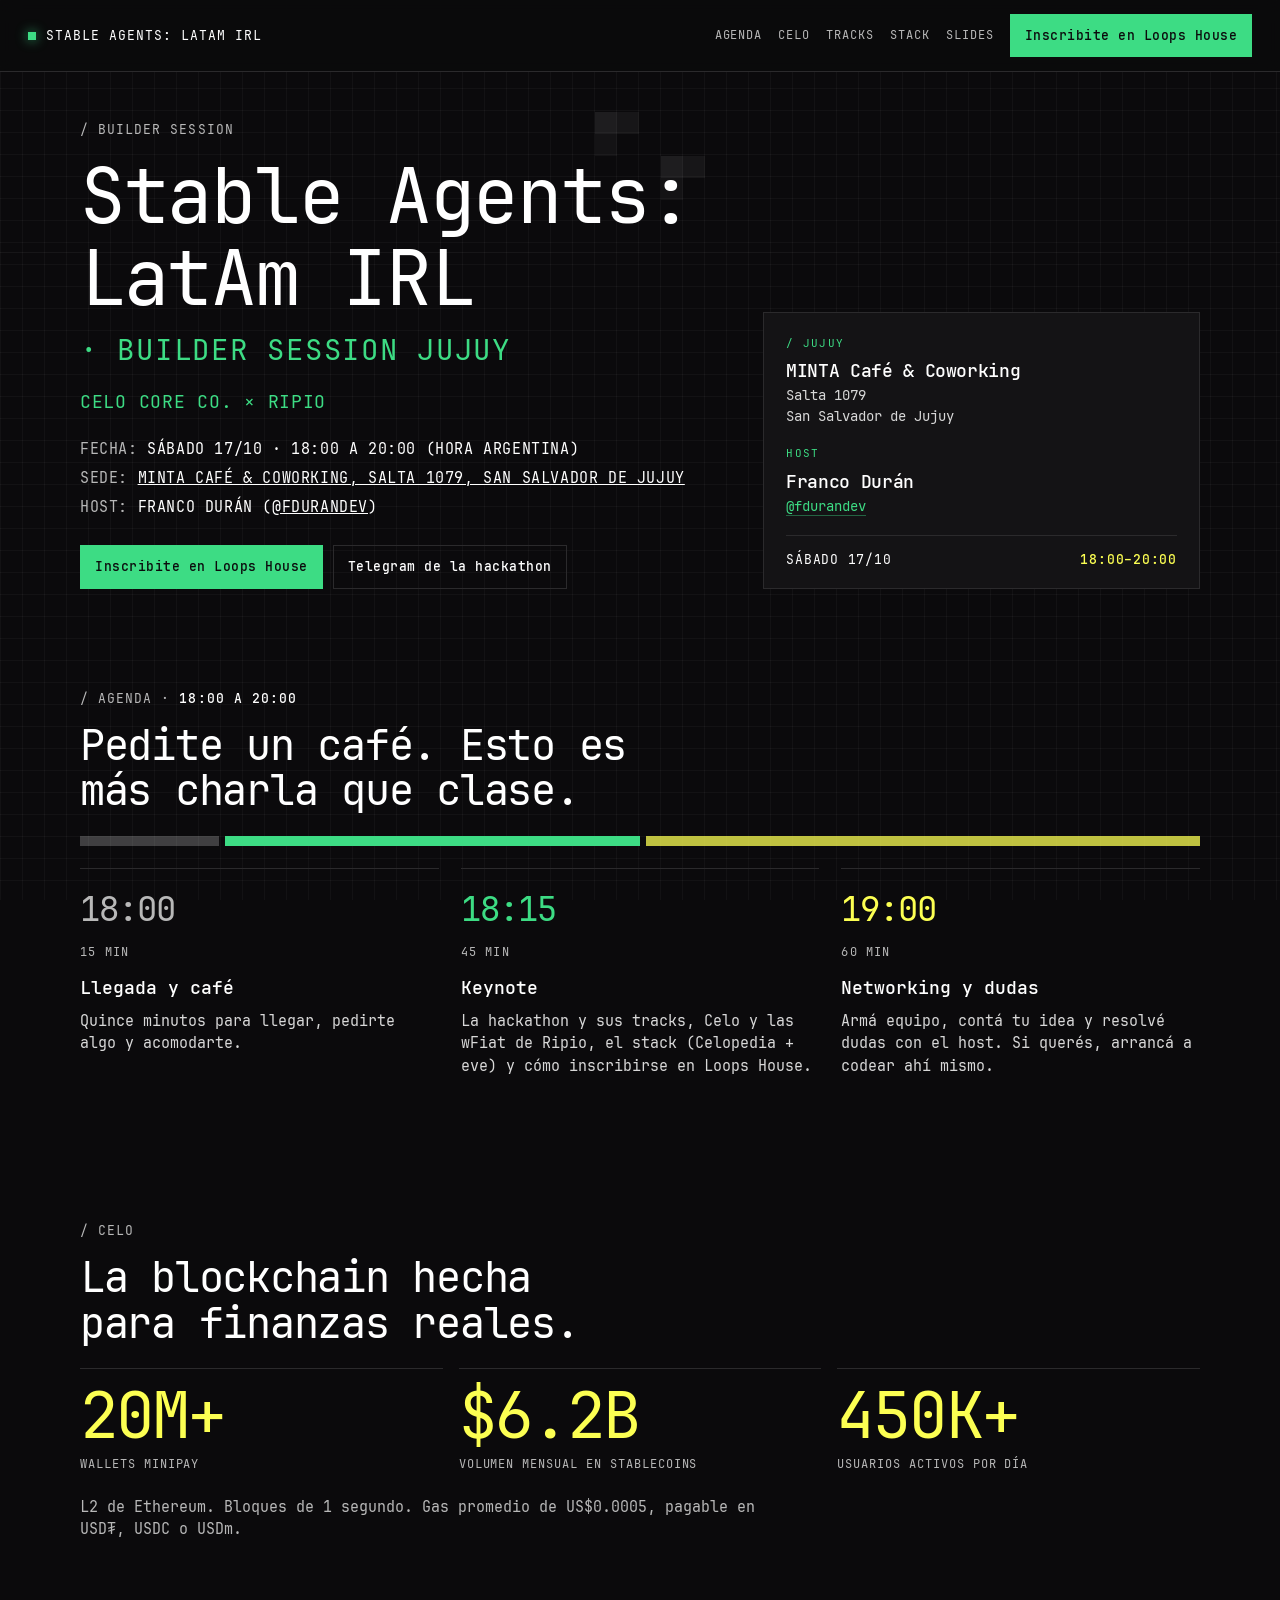
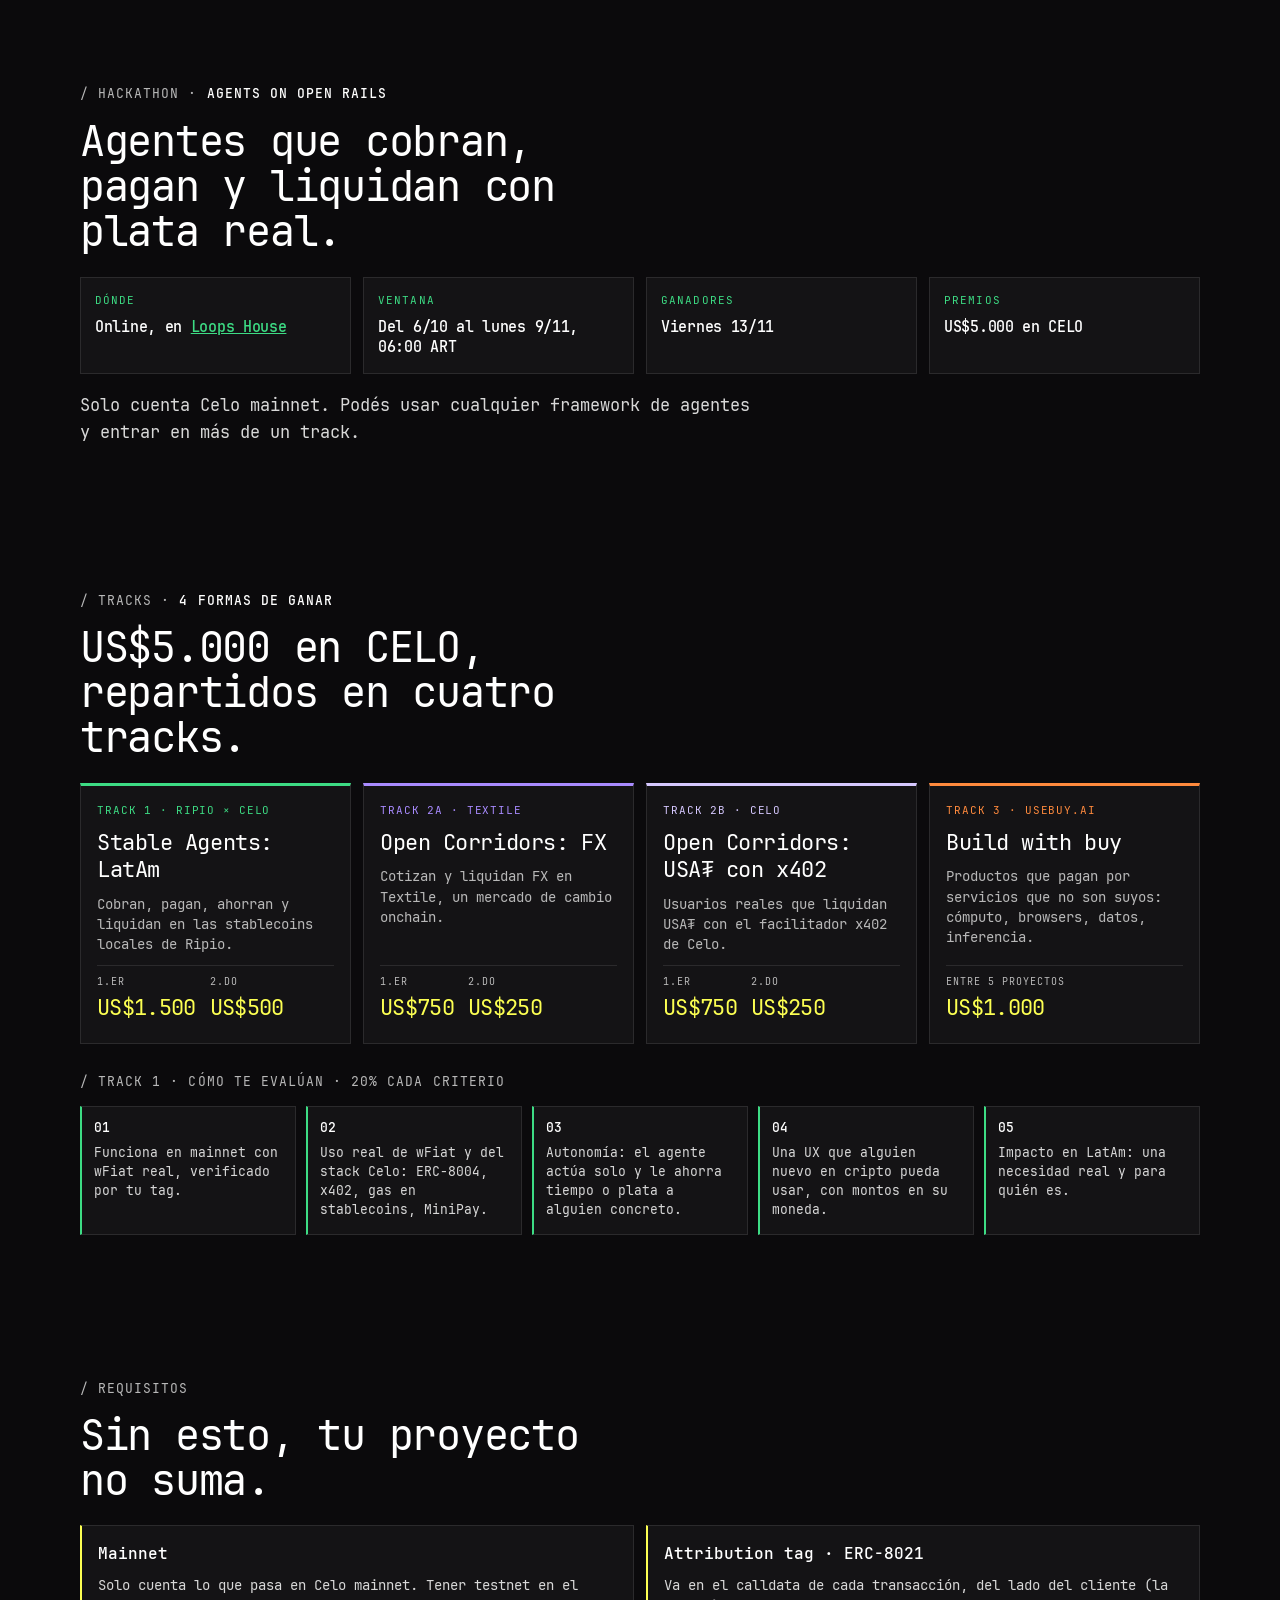
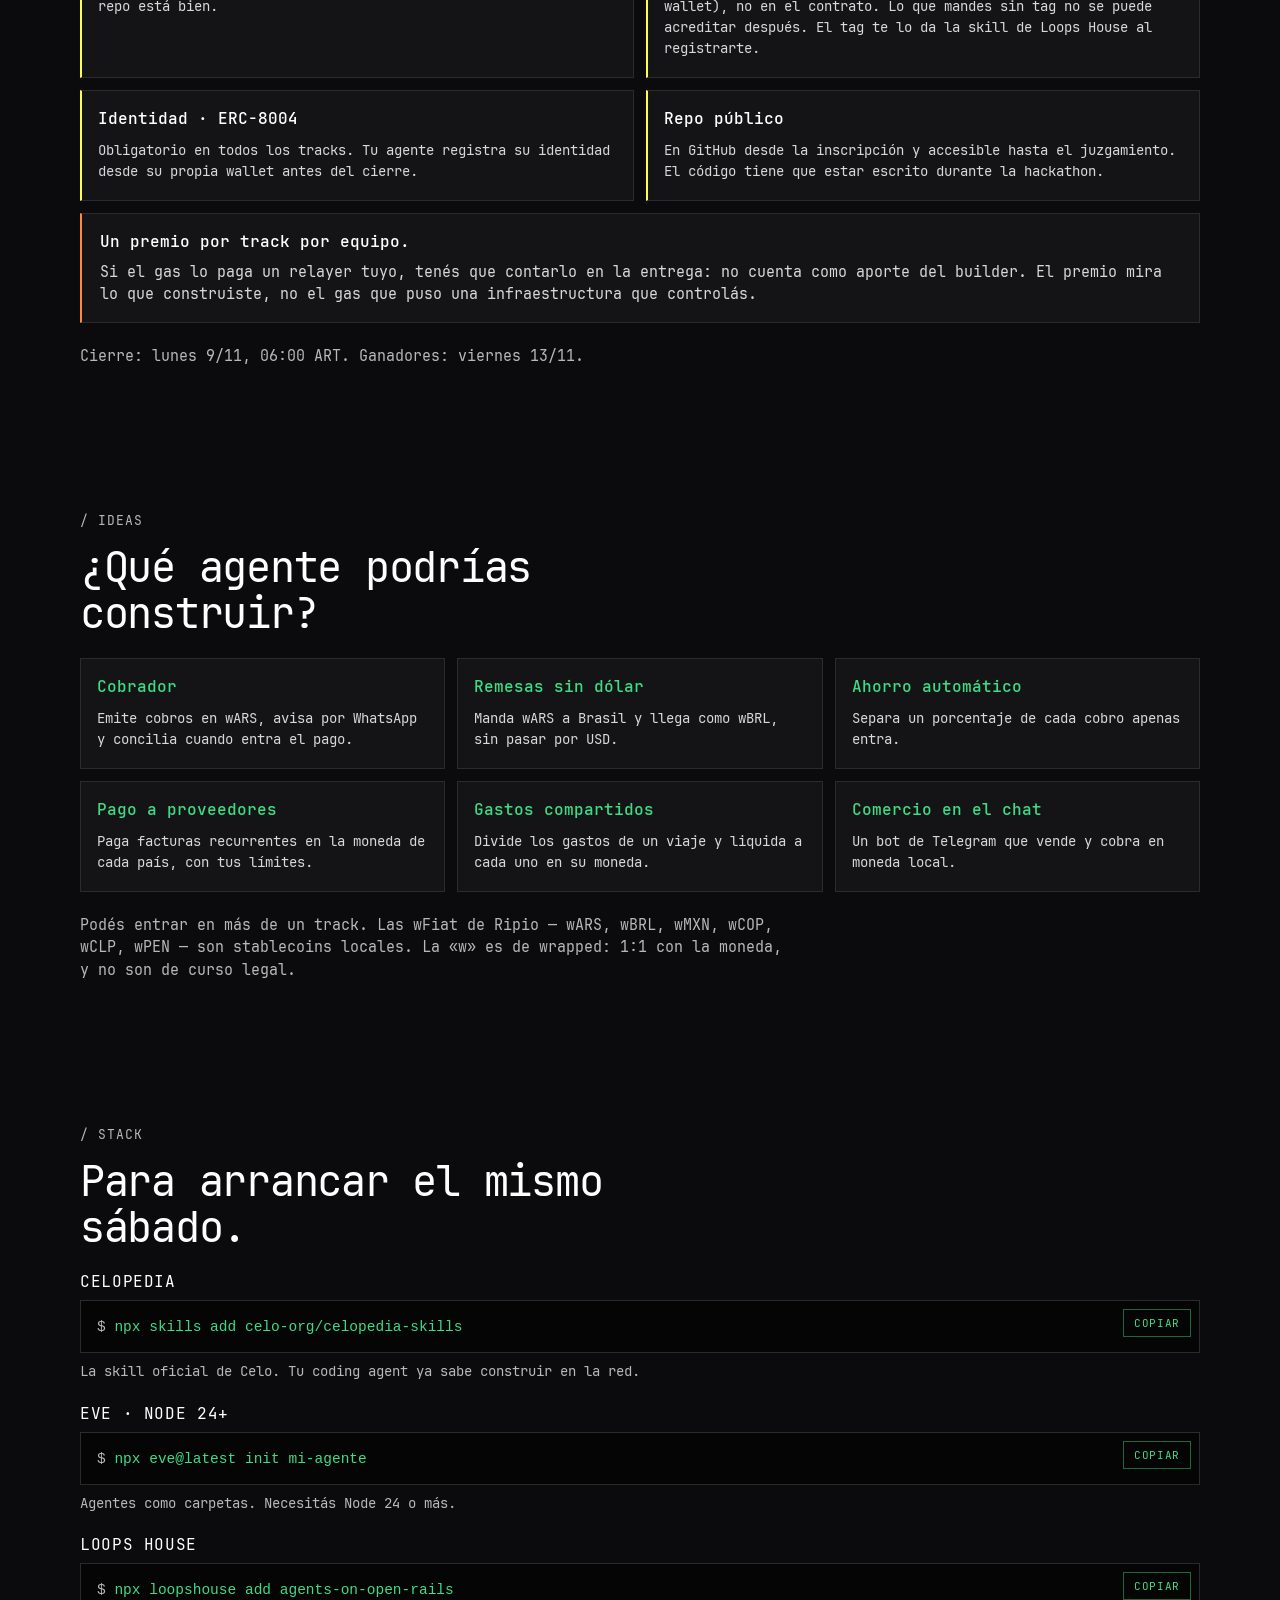
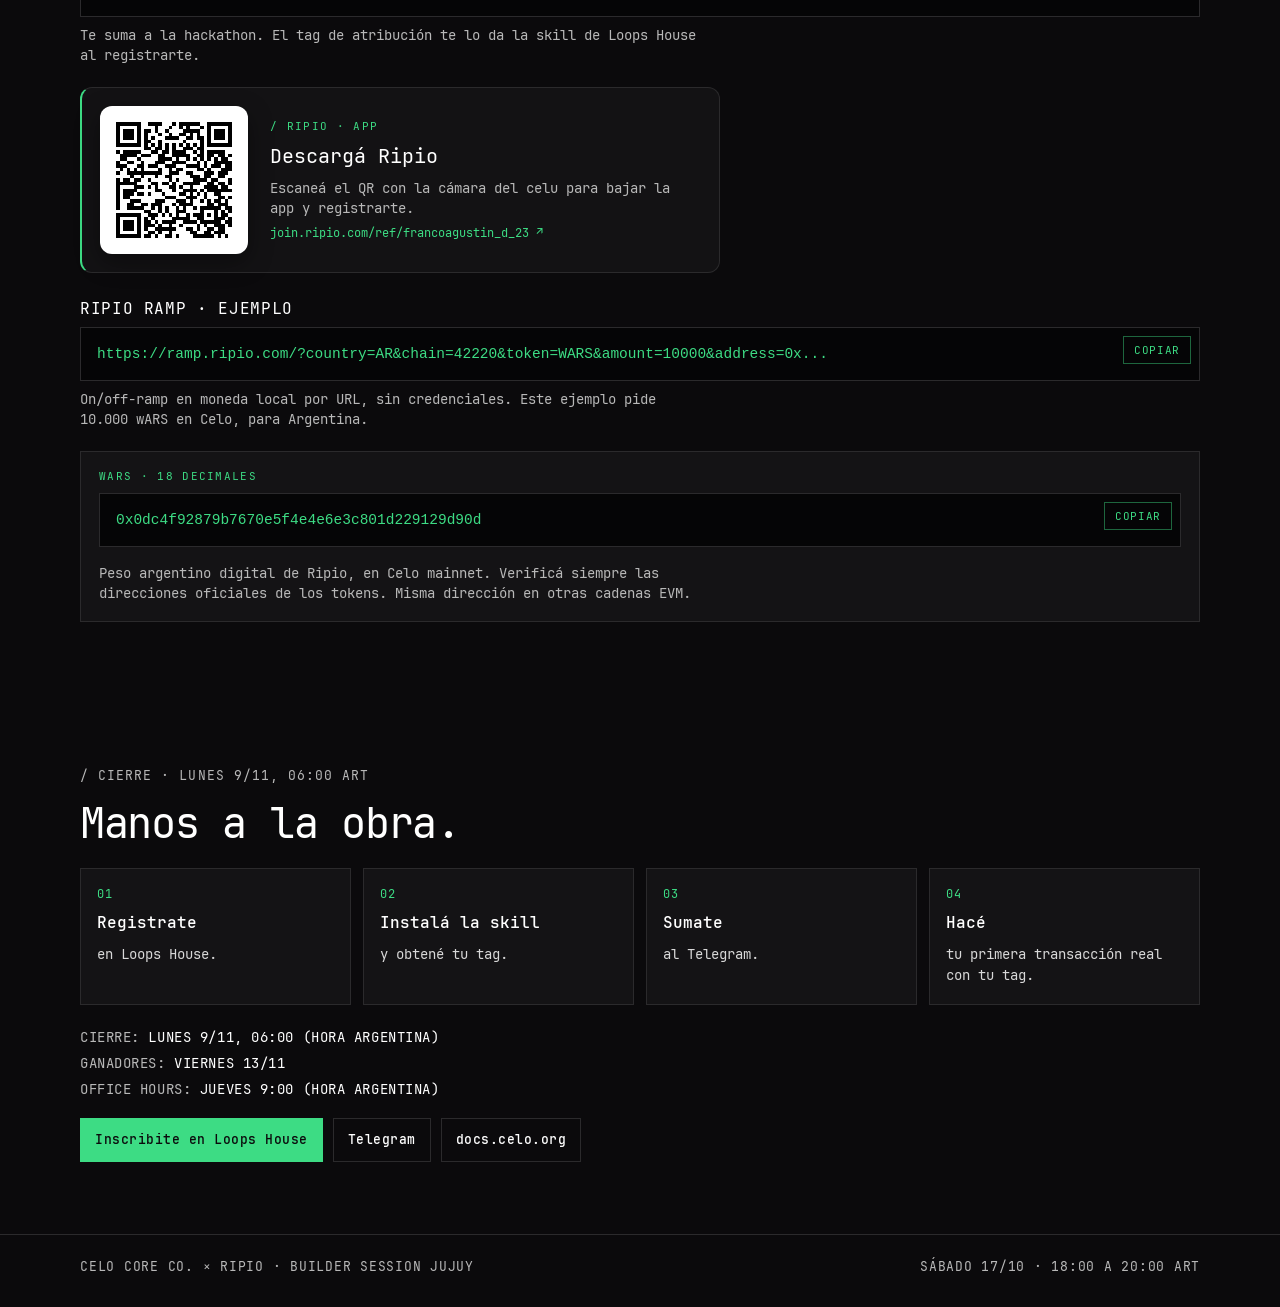
==== commit a5b5af21: "QR de Ripio prolijo: SVG nítido en tile blanco redondeado, card del stack alineada; bullets sin huec" ====
--- a/landing.html
+++ b/landing.html
@@ -414,6 +414,16 @@
     .callout b { display: block; margin-bottom: 6px; font-size: 16px; }
     .callout p { margin: 0; color: var(--soft); font-size: 14.5px; line-height: 1.55; }
 
+    .ripio-qr { display: flex; align-items: center; gap: 22px; margin: 0 0 26px; padding: 18px; background: var(--panel, rgba(255,255,255,.035)); border: 1px solid var(--line); border-left: 2px solid var(--green); border-radius: 12px; color: inherit; text-decoration: none; max-width: 640px; transition: border-color .2s; }
+    .ripio-qr:hover { border-color: rgba(61,220,132,.6); }
+    .ripio-qr-tile { flex: none; width: 148px; background: #fff; border-radius: 12px; padding: 6px; line-height: 0; box-shadow: 0 8px 24px rgba(0,0,0,.4); }
+    .ripio-qr-tile img { display: block; width: 100%; height: auto; image-rendering: pixelated; }
+    .ripio-qr-body { display: flex; flex-direction: column; gap: 6px; min-width: 0; }
+    .ripio-qr-label { font-family: var(--mono); font-size: 11px; letter-spacing: .12em; text-transform: uppercase; color: var(--green); }
+    .ripio-qr-title { font-size: 20px; font-weight: 500; color: var(--text, #fff); }
+    .ripio-qr-text { color: var(--muted); font-size: 13.5px; line-height: 1.5; }
+    .ripio-qr-link { font-family: var(--mono); font-size: 12px; color: var(--green); overflow-wrap: anywhere; }
+    @media (max-width: 640px) { .ripio-qr { flex-direction: column; align-items: flex-start; } .ripio-qr-tile { width: 180px; } }
     .stack-block { margin: 0 0 22px; }
     .stack-block h3 { margin: 0 0 8px; font-size: 16px; letter-spacing: 0.04em; text-transform: uppercase; }
     .cmd {
@@ -778,11 +788,15 @@
           <p class="caption">Te suma a la hackathon. El tag de atribución te lo da la skill de Loops House al registrarte.</p>
         </div>
 
-        <div class="stack-block">
-          <h3>Descargá Ripio</h3>
-          <a href="https://join.ripio.com/ref/francoagustin_d_23" target="_blank" rel="noopener"><img src="assets/qr-ripio.png" alt="QR para descargar Ripio" width="160" height="160" style="background:#fff;padding:6px;image-rendering:pixelated"></a>
-          <p class="caption">Escaneá el QR para bajar la app y registrarte: <a href="https://join.ripio.com/ref/francoagustin_d_23" target="_blank" rel="noopener">join.ripio.com/ref/francoagustin_d_23</a></p>
-        </div>
+        <a class="ripio-qr" href="https://join.ripio.com/ref/francoagustin_d_23" target="_blank" rel="noopener">
+          <span class="ripio-qr-tile"><img src="assets/qr-ripio.svg" alt="QR para descargar Ripio" width="200" height="200"></span>
+          <span class="ripio-qr-body">
+            <span class="ripio-qr-label">/ Ripio · app</span>
+            <span class="ripio-qr-title">Descargá Ripio</span>
+            <span class="ripio-qr-text">Escaneá el QR con la cámara del celu para bajar la app y registrarte.</span>
+            <span class="ripio-qr-link">join.ripio.com/ref/francoagustin_d_23 ↗</span>
+          </span>
+        </a>
 
         <div class="stack-block">
           <h3>Ripio Ramp · ejemplo</h3>
